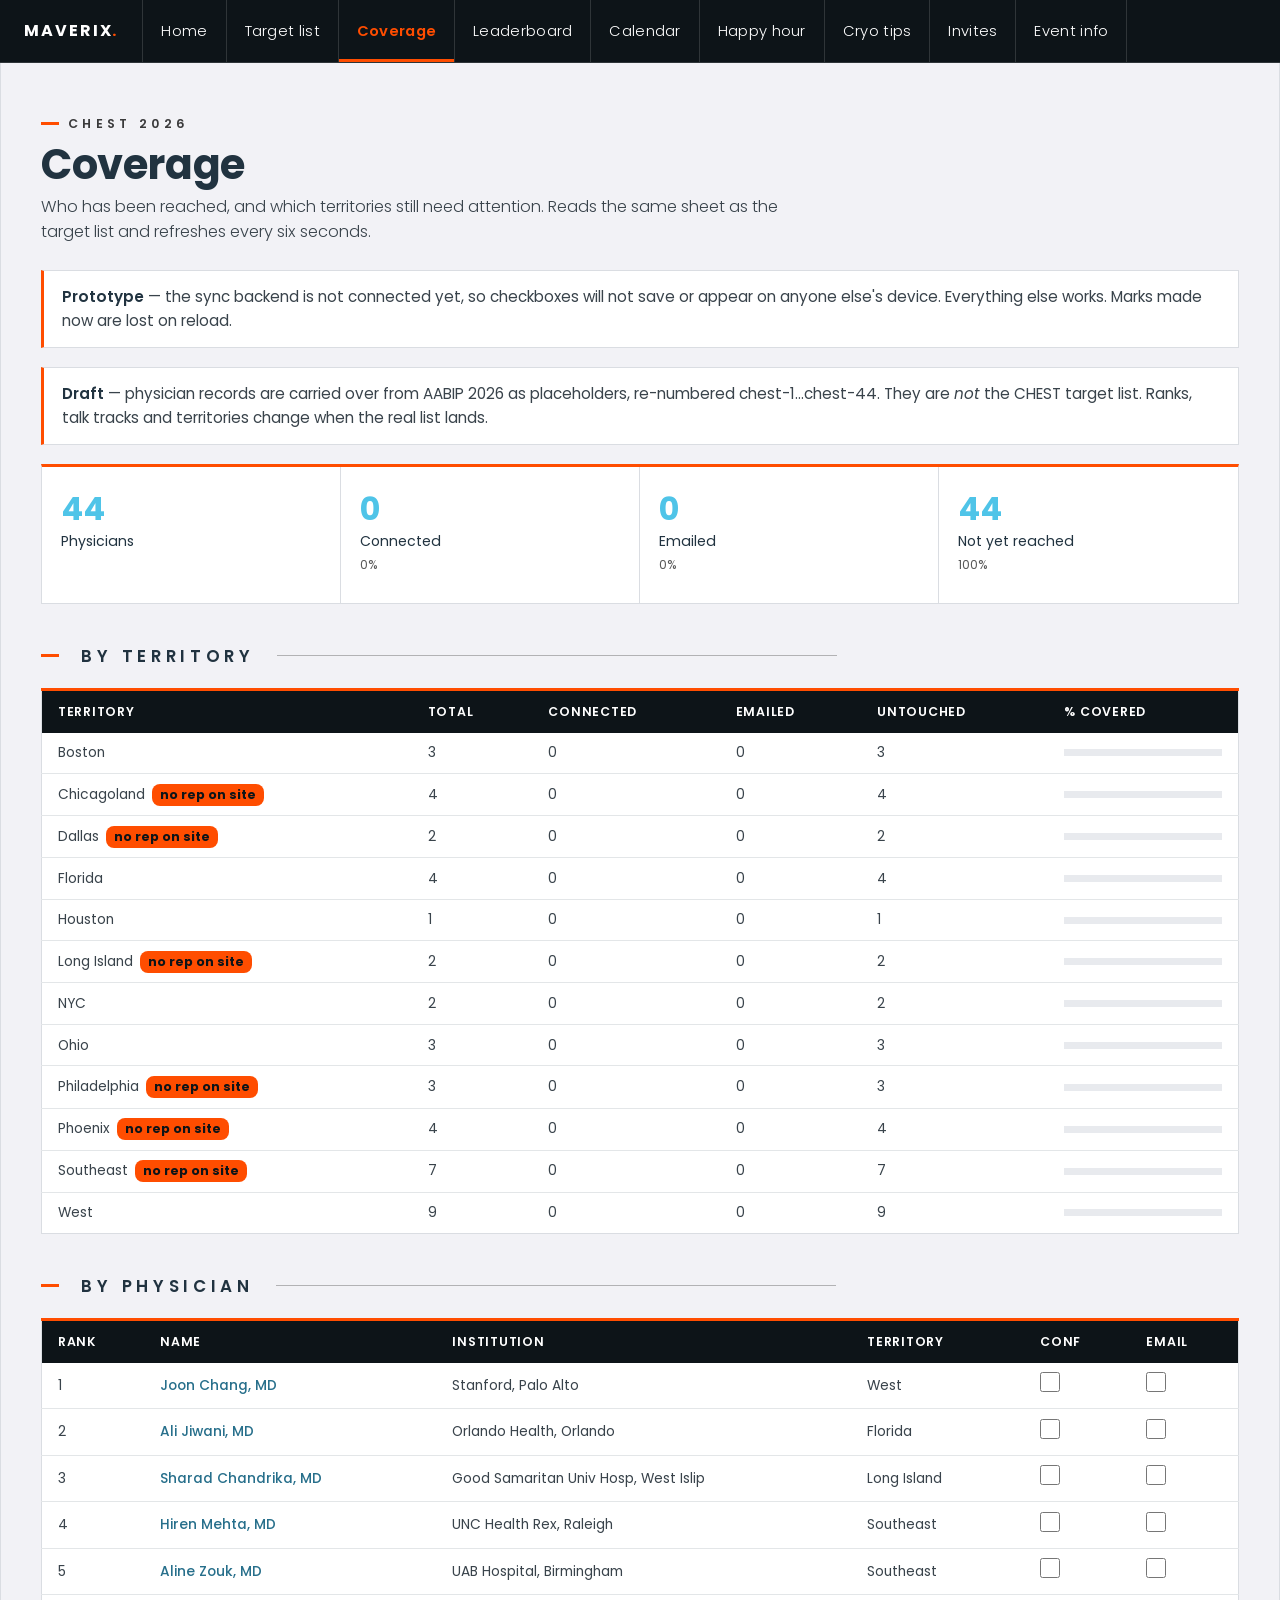
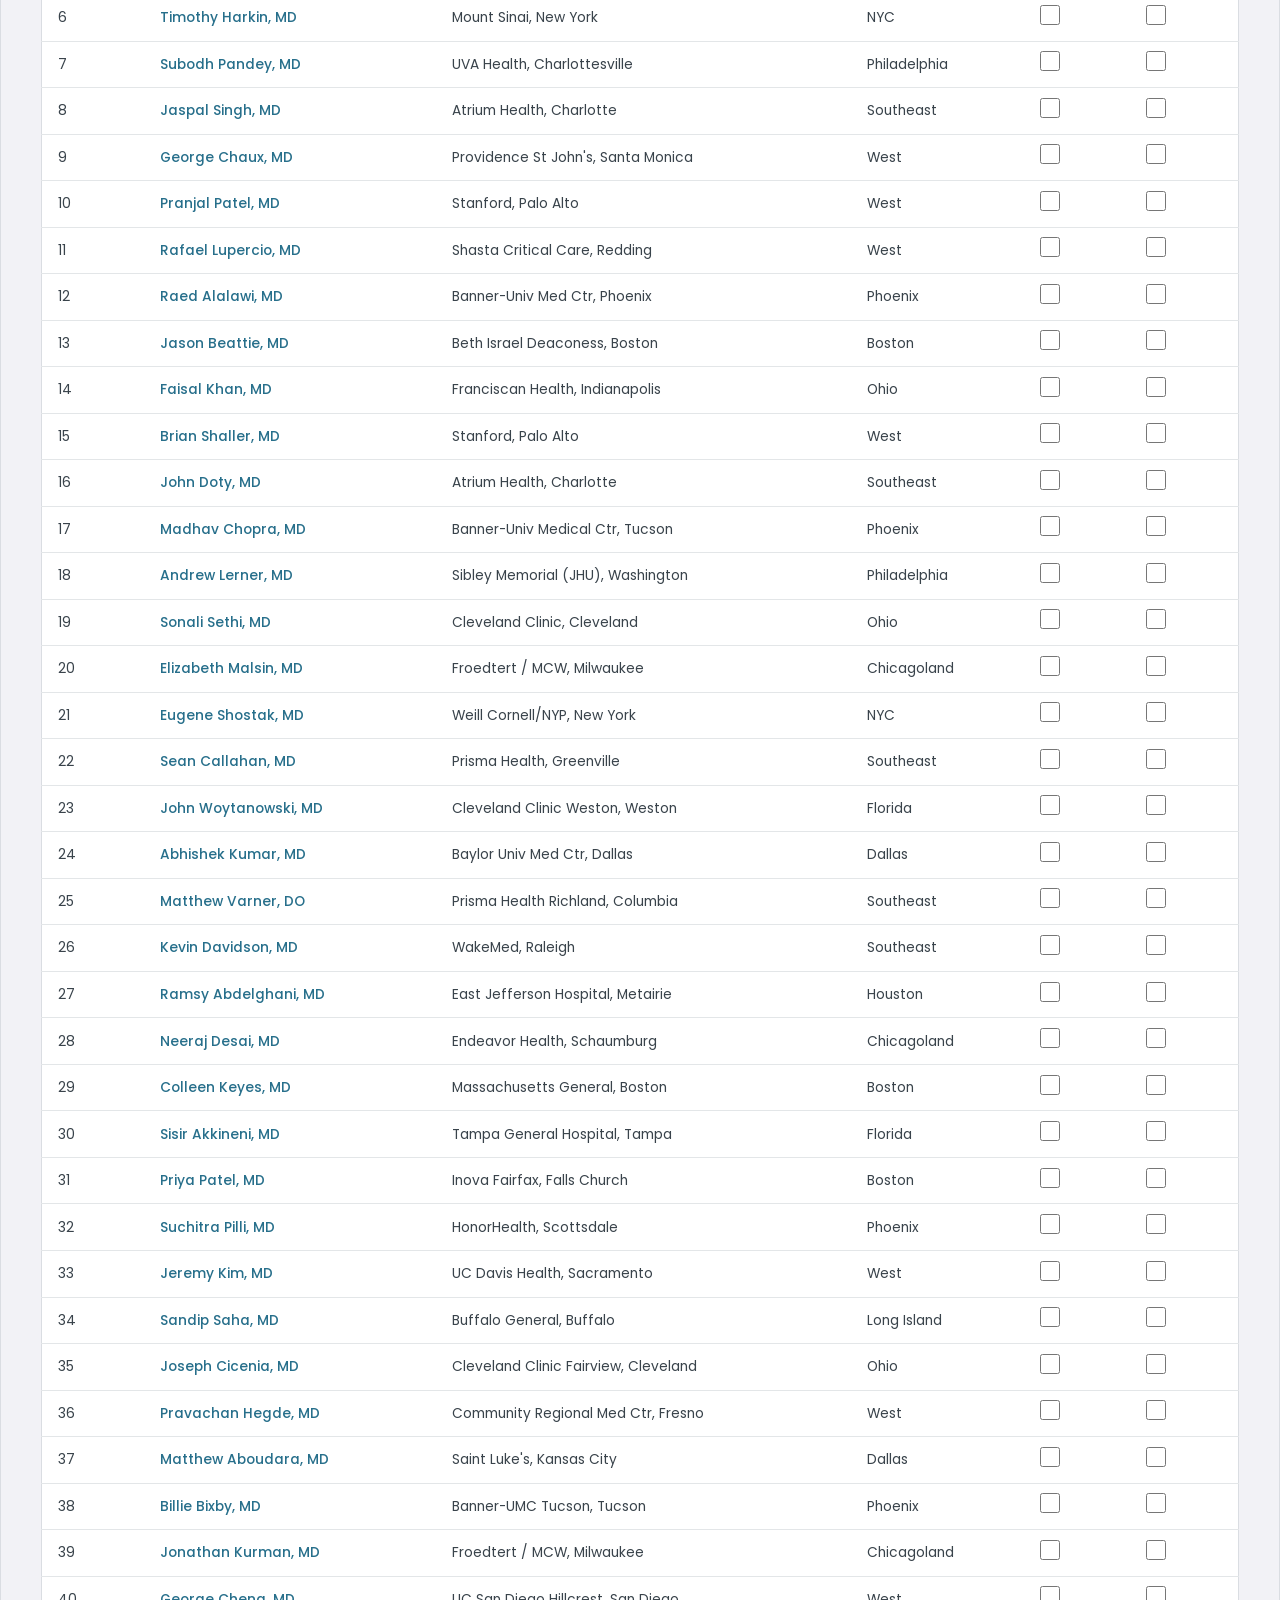
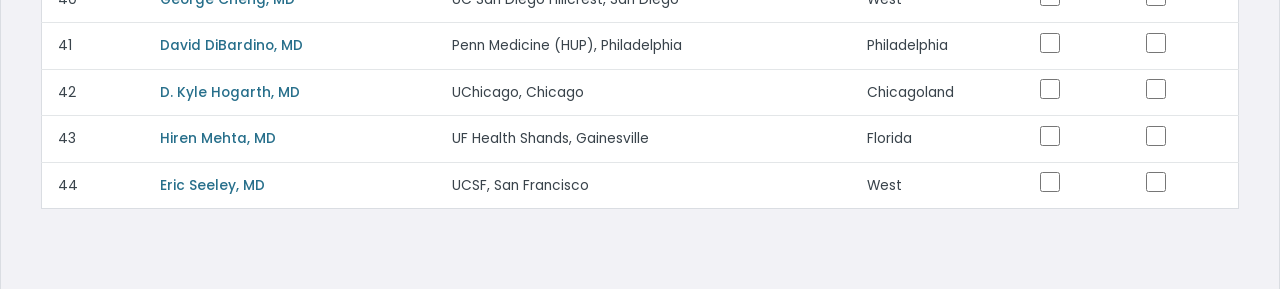
==== chest-coverage.html @ 0238fec4 "Add files via upload" ====
<!DOCTYPE html>
<html lang="en"><head><meta charset="utf-8">
<meta name="viewport" content="width=device-width,initial-scale=1">
<meta name="robots" content="noindex,nofollow">
<link rel="manifest" href="manifest.webmanifest">
<meta name="theme-color" content="#1A4A5D">
<meta name="mobile-web-app-capable" content="yes">
<meta name="apple-mobile-web-app-capable" content="yes">
<meta name="apple-mobile-web-app-status-bar-style" content="black-translucent">
<meta name="apple-mobile-web-app-title" content="CHEST Targets">
<link rel="apple-touch-icon" href="apple-touch-icon.png?v=3">
<link rel="icon" type="image/png" href="favicon.png?v=3" sizes="32x32">
<link rel="stylesheet" href="theme.css">
<link rel="stylesheet" href="pages.css">
<title>CHEST 2026 - Coverage</title></head><body>
<header class="mvx-header"><div class="mvx-headinner"><div class="mvx-brand">maverix<span>.</span></div><nav class="nav"><a href="index.html">Home</a><a href="chest.html">Target list</a><a href="chest-coverage.html" aria-current="page">Coverage</a><a href="chest-leaders.html">Leaderboard</a><a href="chest-staffing.html">Calendar</a><a href="chest-happyhour.html">Happy hour</a><a href="chest-tips.html">Cryo tips</a><a href="chest-invites.html">Invites</a><a href="chest-info.html">Event info</a></nav></div></header><main class="mvx-container wide"><span class="mvx-eyebrow">CHEST 2026</span>
<h1>Coverage</h1>
<div class="sub">Who has been reached, and which territories still need attention. Reads the same sheet as the target list and refreshes every six seconds.</div>
<div class="mvx-notice"><strong>Prototype</strong> &mdash; the sync backend is not connected yet, so checkboxes will not save or appear on anyone else's device. Everything else works. Marks made now are lost on reload.</div><div class="mvx-notice"><strong>Draft</strong> &mdash; physician records are carried over from AABIP 2026 as placeholders, re-numbered chest-1&hellip;chest-44. They are <em>not</em> the CHEST target list. Ranks, talk tracks and territories change when the real list lands.</div>
<div class="mvx-statgrid">
  <div class="mvx-statcell"><div class="n" id="s-tot">0</div><div class="l">Physicians</div></div>
  <div class="mvx-statcell"><div class="n" id="s-con">0</div><div class="l">Connected</div><div class="p" id="p-con">0%</div></div>
  <div class="mvx-statcell"><div class="n" id="s-ema">0</div><div class="l">Emailed</div><div class="p" id="p-ema">0%</div></div>
  <div class="mvx-statcell"><div class="n" id="s-unt">0</div><div class="l">Not yet reached</div><div class="p" id="p-unt">0%</div></div>
</div>
<div class="mvx-seclabel">By territory</div>
<table class="covtable"><thead><tr><th>Territory</th><th>Total</th><th>Connected</th><th>Emailed</th><th>Untouched</th><th>% covered</th></tr></thead><tbody id="tbody"><tr data-ter="Boston"><td data-l="Territory">Boston</td><td data-l="Total">3</td><td data-l="Connected" class="c">0</td><td data-l="Emailed" class="e">0</td><td data-l="Untouched" class="u">3</td><td data-l="Covered"><div class="bar"><i style="width:0%"></i></div></td></tr><tr data-ter="Chicagoland"><td data-l="Territory">Chicagoland<span class="norep">no rep on site</span></td><td data-l="Total">4</td><td data-l="Connected" class="c">0</td><td data-l="Emailed" class="e">0</td><td data-l="Untouched" class="u">4</td><td data-l="Covered"><div class="bar"><i style="width:0%"></i></div></td></tr><tr data-ter="Dallas"><td data-l="Territory">Dallas<span class="norep">no rep on site</span></td><td data-l="Total">2</td><td data-l="Connected" class="c">0</td><td data-l="Emailed" class="e">0</td><td data-l="Untouched" class="u">2</td><td data-l="Covered"><div class="bar"><i style="width:0%"></i></div></td></tr><tr data-ter="Florida"><td data-l="Territory">Florida</td><td data-l="Total">4</td><td data-l="Connected" class="c">0</td><td data-l="Emailed" class="e">0</td><td data-l="Untouched" class="u">4</td><td data-l="Covered"><div class="bar"><i style="width:0%"></i></div></td></tr><tr data-ter="Houston"><td data-l="Territory">Houston</td><td data-l="Total">1</td><td data-l="Connected" class="c">0</td><td data-l="Emailed" class="e">0</td><td data-l="Untouched" class="u">1</td><td data-l="Covered"><div class="bar"><i style="width:0%"></i></div></td></tr><tr data-ter="Long Island"><td data-l="Territory">Long Island<span class="norep">no rep on site</span></td><td data-l="Total">2</td><td data-l="Connected" class="c">0</td><td data-l="Emailed" class="e">0</td><td data-l="Untouched" class="u">2</td><td data-l="Covered"><div class="bar"><i style="width:0%"></i></div></td></tr><tr data-ter="NYC"><td data-l="Territory">NYC</td><td data-l="Total">2</td><td data-l="Connected" class="c">0</td><td data-l="Emailed" class="e">0</td><td data-l="Untouched" class="u">2</td><td data-l="Covered"><div class="bar"><i style="width:0%"></i></div></td></tr><tr data-ter="Ohio"><td data-l="Territory">Ohio</td><td data-l="Total">3</td><td data-l="Connected" class="c">0</td><td data-l="Emailed" class="e">0</td><td data-l="Untouched" class="u">3</td><td data-l="Covered"><div class="bar"><i style="width:0%"></i></div></td></tr><tr data-ter="Philadelphia"><td data-l="Territory">Philadelphia<span class="norep">no rep on site</span></td><td data-l="Total">3</td><td data-l="Connected" class="c">0</td><td data-l="Emailed" class="e">0</td><td data-l="Untouched" class="u">3</td><td data-l="Covered"><div class="bar"><i style="width:0%"></i></div></td></tr><tr data-ter="Phoenix"><td data-l="Territory">Phoenix<span class="norep">no rep on site</span></td><td data-l="Total">4</td><td data-l="Connected" class="c">0</td><td data-l="Emailed" class="e">0</td><td data-l="Untouched" class="u">4</td><td data-l="Covered"><div class="bar"><i style="width:0%"></i></div></td></tr><tr data-ter="Southeast"><td data-l="Territory">Southeast<span class="norep">no rep on site</span></td><td data-l="Total">7</td><td data-l="Connected" class="c">0</td><td data-l="Emailed" class="e">0</td><td data-l="Untouched" class="u">7</td><td data-l="Covered"><div class="bar"><i style="width:0%"></i></div></td></tr><tr data-ter="West"><td data-l="Territory">West</td><td data-l="Total">9</td><td data-l="Connected" class="c">0</td><td data-l="Emailed" class="e">0</td><td data-l="Untouched" class="u">9</td><td data-l="Covered"><div class="bar"><i style="width:0%"></i></div></td></tr></tbody></table>
<div class="mvx-seclabel">By physician</div>
<table class="covtable"><thead><tr><th>Rank</th><th>Name</th><th>Institution</th><th>Territory</th><th>Conf</th><th>Email</th></tr></thead><tbody id="pbody"><tr data-id="chest-1" data-ter="West"><td data-l="Rank">1</td><td data-l="Name" class="nm"><a href="chest.html#chest-1">Joon Chang, MD</a></td><td data-l="Institution">Stanford, Palo Alto</td><td data-l="Territory">West</td><td data-l="Conf"><input type="checkbox" class="conf-cb"></td><td data-l="Emailed"><input type="checkbox" class="email-cb"></td></tr><tr data-id="chest-2" data-ter="Florida"><td data-l="Rank">2</td><td data-l="Name" class="nm"><a href="chest.html#chest-2">Ali Jiwani, MD</a></td><td data-l="Institution">Orlando Health, Orlando</td><td data-l="Territory">Florida</td><td data-l="Conf"><input type="checkbox" class="conf-cb"></td><td data-l="Emailed"><input type="checkbox" class="email-cb"></td></tr><tr data-id="chest-3" data-ter="Long Island"><td data-l="Rank">3</td><td data-l="Name" class="nm"><a href="chest.html#chest-3">Sharad Chandrika, MD</a></td><td data-l="Institution">Good Samaritan Univ Hosp, West Islip</td><td data-l="Territory">Long Island</td><td data-l="Conf"><input type="checkbox" class="conf-cb"></td><td data-l="Emailed"><input type="checkbox" class="email-cb"></td></tr><tr data-id="chest-4" data-ter="Southeast"><td data-l="Rank">4</td><td data-l="Name" class="nm"><a href="chest.html#chest-4">Hiren Mehta, MD</a></td><td data-l="Institution">UNC Health Rex, Raleigh</td><td data-l="Territory">Southeast</td><td data-l="Conf"><input type="checkbox" class="conf-cb"></td><td data-l="Emailed"><input type="checkbox" class="email-cb"></td></tr><tr data-id="chest-5" data-ter="Southeast"><td data-l="Rank">5</td><td data-l="Name" class="nm"><a href="chest.html#chest-5">Aline Zouk, MD</a></td><td data-l="Institution">UAB Hospital, Birmingham</td><td data-l="Territory">Southeast</td><td data-l="Conf"><input type="checkbox" class="conf-cb"></td><td data-l="Emailed"><input type="checkbox" class="email-cb"></td></tr><tr data-id="chest-6" data-ter="NYC"><td data-l="Rank">6</td><td data-l="Name" class="nm"><a href="chest.html#chest-6">Timothy Harkin, MD</a></td><td data-l="Institution">Mount Sinai, New York</td><td data-l="Territory">NYC</td><td data-l="Conf"><input type="checkbox" class="conf-cb"></td><td data-l="Emailed"><input type="checkbox" class="email-cb"></td></tr><tr data-id="chest-7" data-ter="Philadelphia"><td data-l="Rank">7</td><td data-l="Name" class="nm"><a href="chest.html#chest-7">Subodh Pandey, MD</a></td><td data-l="Institution">UVA Health, Charlottesville</td><td data-l="Territory">Philadelphia</td><td data-l="Conf"><input type="checkbox" class="conf-cb"></td><td data-l="Emailed"><input type="checkbox" class="email-cb"></td></tr><tr data-id="chest-8" data-ter="Southeast"><td data-l="Rank">8</td><td data-l="Name" class="nm"><a href="chest.html#chest-8">Jaspal Singh, MD</a></td><td data-l="Institution">Atrium Health, Charlotte</td><td data-l="Territory">Southeast</td><td data-l="Conf"><input type="checkbox" class="conf-cb"></td><td data-l="Emailed"><input type="checkbox" class="email-cb"></td></tr><tr data-id="chest-9" data-ter="West"><td data-l="Rank">9</td><td data-l="Name" class="nm"><a href="chest.html#chest-9">George Chaux, MD</a></td><td data-l="Institution">Providence St John&#x27;s, Santa Monica</td><td data-l="Territory">West</td><td data-l="Conf"><input type="checkbox" class="conf-cb"></td><td data-l="Emailed"><input type="checkbox" class="email-cb"></td></tr><tr data-id="chest-10" data-ter="West"><td data-l="Rank">10</td><td data-l="Name" class="nm"><a href="chest.html#chest-10">Pranjal Patel, MD</a></td><td data-l="Institution">Stanford, Palo Alto</td><td data-l="Territory">West</td><td data-l="Conf"><input type="checkbox" class="conf-cb"></td><td data-l="Emailed"><input type="checkbox" class="email-cb"></td></tr><tr data-id="chest-11" data-ter="West"><td data-l="Rank">11</td><td data-l="Name" class="nm"><a href="chest.html#chest-11">Rafael Lupercio, MD</a></td><td data-l="Institution">Shasta Critical Care, Redding</td><td data-l="Territory">West</td><td data-l="Conf"><input type="checkbox" class="conf-cb"></td><td data-l="Emailed"><input type="checkbox" class="email-cb"></td></tr><tr data-id="chest-12" data-ter="Phoenix"><td data-l="Rank">12</td><td data-l="Name" class="nm"><a href="chest.html#chest-12">Raed Alalawi, MD</a></td><td data-l="Institution">Banner-Univ Med Ctr, Phoenix</td><td data-l="Territory">Phoenix</td><td data-l="Conf"><input type="checkbox" class="conf-cb"></td><td data-l="Emailed"><input type="checkbox" class="email-cb"></td></tr><tr data-id="chest-13" data-ter="Boston"><td data-l="Rank">13</td><td data-l="Name" class="nm"><a href="chest.html#chest-13">Jason Beattie, MD</a></td><td data-l="Institution">Beth Israel Deaconess, Boston</td><td data-l="Territory">Boston</td><td data-l="Conf"><input type="checkbox" class="conf-cb"></td><td data-l="Emailed"><input type="checkbox" class="email-cb"></td></tr><tr data-id="chest-14" data-ter="Ohio"><td data-l="Rank">14</td><td data-l="Name" class="nm"><a href="chest.html#chest-14">Faisal Khan, MD</a></td><td data-l="Institution">Franciscan Health, Indianapolis</td><td data-l="Territory">Ohio</td><td data-l="Conf"><input type="checkbox" class="conf-cb"></td><td data-l="Emailed"><input type="checkbox" class="email-cb"></td></tr><tr data-id="chest-15" data-ter="West"><td data-l="Rank">15</td><td data-l="Name" class="nm"><a href="chest.html#chest-15">Brian Shaller, MD</a></td><td data-l="Institution">Stanford, Palo Alto</td><td data-l="Territory">West</td><td data-l="Conf"><input type="checkbox" class="conf-cb"></td><td data-l="Emailed"><input type="checkbox" class="email-cb"></td></tr><tr data-id="chest-16" data-ter="Southeast"><td data-l="Rank">16</td><td data-l="Name" class="nm"><a href="chest.html#chest-16">John Doty, MD</a></td><td data-l="Institution">Atrium Health, Charlotte</td><td data-l="Territory">Southeast</td><td data-l="Conf"><input type="checkbox" class="conf-cb"></td><td data-l="Emailed"><input type="checkbox" class="email-cb"></td></tr><tr data-id="chest-17" data-ter="Phoenix"><td data-l="Rank">17</td><td data-l="Name" class="nm"><a href="chest.html#chest-17">Madhav Chopra, MD</a></td><td data-l="Institution">Banner-Univ Medical Ctr, Tucson</td><td data-l="Territory">Phoenix</td><td data-l="Conf"><input type="checkbox" class="conf-cb"></td><td data-l="Emailed"><input type="checkbox" class="email-cb"></td></tr><tr data-id="chest-18" data-ter="Philadelphia"><td data-l="Rank">18</td><td data-l="Name" class="nm"><a href="chest.html#chest-18">Andrew Lerner, MD</a></td><td data-l="Institution">Sibley Memorial (JHU), Washington</td><td data-l="Territory">Philadelphia</td><td data-l="Conf"><input type="checkbox" class="conf-cb"></td><td data-l="Emailed"><input type="checkbox" class="email-cb"></td></tr><tr data-id="chest-19" data-ter="Ohio"><td data-l="Rank">19</td><td data-l="Name" class="nm"><a href="chest.html#chest-19">Sonali Sethi, MD</a></td><td data-l="Institution">Cleveland Clinic, Cleveland</td><td data-l="Territory">Ohio</td><td data-l="Conf"><input type="checkbox" class="conf-cb"></td><td data-l="Emailed"><input type="checkbox" class="email-cb"></td></tr><tr data-id="chest-20" data-ter="Chicagoland"><td data-l="Rank">20</td><td data-l="Name" class="nm"><a href="chest.html#chest-20">Elizabeth Malsin, MD</a></td><td data-l="Institution">Froedtert / MCW, Milwaukee</td><td data-l="Territory">Chicagoland</td><td data-l="Conf"><input type="checkbox" class="conf-cb"></td><td data-l="Emailed"><input type="checkbox" class="email-cb"></td></tr><tr data-id="chest-21" data-ter="NYC"><td data-l="Rank">21</td><td data-l="Name" class="nm"><a href="chest.html#chest-21">Eugene Shostak, MD</a></td><td data-l="Institution">Weill Cornell/NYP, New York</td><td data-l="Territory">NYC</td><td data-l="Conf"><input type="checkbox" class="conf-cb"></td><td data-l="Emailed"><input type="checkbox" class="email-cb"></td></tr><tr data-id="chest-22" data-ter="Southeast"><td data-l="Rank">22</td><td data-l="Name" class="nm"><a href="chest.html#chest-22">Sean Callahan, MD</a></td><td data-l="Institution">Prisma Health, Greenville</td><td data-l="Territory">Southeast</td><td data-l="Conf"><input type="checkbox" class="conf-cb"></td><td data-l="Emailed"><input type="checkbox" class="email-cb"></td></tr><tr data-id="chest-23" data-ter="Florida"><td data-l="Rank">23</td><td data-l="Name" class="nm"><a href="chest.html#chest-23">John Woytanowski, MD</a></td><td data-l="Institution">Cleveland Clinic Weston, Weston</td><td data-l="Territory">Florida</td><td data-l="Conf"><input type="checkbox" class="conf-cb"></td><td data-l="Emailed"><input type="checkbox" class="email-cb"></td></tr><tr data-id="chest-24" data-ter="Dallas"><td data-l="Rank">24</td><td data-l="Name" class="nm"><a href="chest.html#chest-24">Abhishek Kumar, MD</a></td><td data-l="Institution">Baylor Univ Med Ctr, Dallas</td><td data-l="Territory">Dallas</td><td data-l="Conf"><input type="checkbox" class="conf-cb"></td><td data-l="Emailed"><input type="checkbox" class="email-cb"></td></tr><tr data-id="chest-25" data-ter="Southeast"><td data-l="Rank">25</td><td data-l="Name" class="nm"><a href="chest.html#chest-25">Matthew Varner, DO</a></td><td data-l="Institution">Prisma Health Richland, Columbia</td><td data-l="Territory">Southeast</td><td data-l="Conf"><input type="checkbox" class="conf-cb"></td><td data-l="Emailed"><input type="checkbox" class="email-cb"></td></tr><tr data-id="chest-26" data-ter="Southeast"><td data-l="Rank">26</td><td data-l="Name" class="nm"><a href="chest.html#chest-26">Kevin Davidson, MD</a></td><td data-l="Institution">WakeMed, Raleigh</td><td data-l="Territory">Southeast</td><td data-l="Conf"><input type="checkbox" class="conf-cb"></td><td data-l="Emailed"><input type="checkbox" class="email-cb"></td></tr><tr data-id="chest-27" data-ter="Houston"><td data-l="Rank">27</td><td data-l="Name" class="nm"><a href="chest.html#chest-27">Ramsy Abdelghani, MD</a></td><td data-l="Institution">East Jefferson Hospital, Metairie</td><td data-l="Territory">Houston</td><td data-l="Conf"><input type="checkbox" class="conf-cb"></td><td data-l="Emailed"><input type="checkbox" class="email-cb"></td></tr><tr data-id="chest-28" data-ter="Chicagoland"><td data-l="Rank">28</td><td data-l="Name" class="nm"><a href="chest.html#chest-28">Neeraj Desai, MD</a></td><td data-l="Institution">Endeavor Health, Schaumburg</td><td data-l="Territory">Chicagoland</td><td data-l="Conf"><input type="checkbox" class="conf-cb"></td><td data-l="Emailed"><input type="checkbox" class="email-cb"></td></tr><tr data-id="chest-29" data-ter="Boston"><td data-l="Rank">29</td><td data-l="Name" class="nm"><a href="chest.html#chest-29">Colleen Keyes, MD</a></td><td data-l="Institution">Massachusetts General, Boston</td><td data-l="Territory">Boston</td><td data-l="Conf"><input type="checkbox" class="conf-cb"></td><td data-l="Emailed"><input type="checkbox" class="email-cb"></td></tr><tr data-id="chest-30" data-ter="Florida"><td data-l="Rank">30</td><td data-l="Name" class="nm"><a href="chest.html#chest-30">Sisir Akkineni, MD</a></td><td data-l="Institution">Tampa General Hospital, Tampa</td><td data-l="Territory">Florida</td><td data-l="Conf"><input type="checkbox" class="conf-cb"></td><td data-l="Emailed"><input type="checkbox" class="email-cb"></td></tr><tr data-id="chest-31" data-ter="Boston"><td data-l="Rank">31</td><td data-l="Name" class="nm"><a href="chest.html#chest-31">Priya Patel, MD</a></td><td data-l="Institution">Inova Fairfax, Falls Church</td><td data-l="Territory">Boston</td><td data-l="Conf"><input type="checkbox" class="conf-cb"></td><td data-l="Emailed"><input type="checkbox" class="email-cb"></td></tr><tr data-id="chest-32" data-ter="Phoenix"><td data-l="Rank">32</td><td data-l="Name" class="nm"><a href="chest.html#chest-32">Suchitra Pilli, MD</a></td><td data-l="Institution">HonorHealth, Scottsdale</td><td data-l="Territory">Phoenix</td><td data-l="Conf"><input type="checkbox" class="conf-cb"></td><td data-l="Emailed"><input type="checkbox" class="email-cb"></td></tr><tr data-id="chest-33" data-ter="West"><td data-l="Rank">33</td><td data-l="Name" class="nm"><a href="chest.html#chest-33">Jeremy Kim, MD</a></td><td data-l="Institution">UC Davis Health, Sacramento</td><td data-l="Territory">West</td><td data-l="Conf"><input type="checkbox" class="conf-cb"></td><td data-l="Emailed"><input type="checkbox" class="email-cb"></td></tr><tr data-id="chest-34" data-ter="Long Island"><td data-l="Rank">34</td><td data-l="Name" class="nm"><a href="chest.html#chest-34">Sandip Saha, MD</a></td><td data-l="Institution">Buffalo General, Buffalo</td><td data-l="Territory">Long Island</td><td data-l="Conf"><input type="checkbox" class="conf-cb"></td><td data-l="Emailed"><input type="checkbox" class="email-cb"></td></tr><tr data-id="chest-35" data-ter="Ohio"><td data-l="Rank">35</td><td data-l="Name" class="nm"><a href="chest.html#chest-35">Joseph Cicenia, MD</a></td><td data-l="Institution">Cleveland Clinic Fairview, Cleveland</td><td data-l="Territory">Ohio</td><td data-l="Conf"><input type="checkbox" class="conf-cb"></td><td data-l="Emailed"><input type="checkbox" class="email-cb"></td></tr><tr data-id="chest-36" data-ter="West"><td data-l="Rank">36</td><td data-l="Name" class="nm"><a href="chest.html#chest-36">Pravachan Hegde, MD</a></td><td data-l="Institution">Community Regional Med Ctr, Fresno</td><td data-l="Territory">West</td><td data-l="Conf"><input type="checkbox" class="conf-cb"></td><td data-l="Emailed"><input type="checkbox" class="email-cb"></td></tr><tr data-id="chest-37" data-ter="Dallas"><td data-l="Rank">37</td><td data-l="Name" class="nm"><a href="chest.html#chest-37">Matthew Aboudara, MD</a></td><td data-l="Institution">Saint Luke&#x27;s, Kansas City</td><td data-l="Territory">Dallas</td><td data-l="Conf"><input type="checkbox" class="conf-cb"></td><td data-l="Emailed"><input type="checkbox" class="email-cb"></td></tr><tr data-id="chest-38" data-ter="Phoenix"><td data-l="Rank">38</td><td data-l="Name" class="nm"><a href="chest.html#chest-38">Billie Bixby, MD</a></td><td data-l="Institution">Banner-UMC Tucson, Tucson</td><td data-l="Territory">Phoenix</td><td data-l="Conf"><input type="checkbox" class="conf-cb"></td><td data-l="Emailed"><input type="checkbox" class="email-cb"></td></tr><tr data-id="chest-39" data-ter="Chicagoland"><td data-l="Rank">39</td><td data-l="Name" class="nm"><a href="chest.html#chest-39">Jonathan Kurman, MD</a></td><td data-l="Institution">Froedtert / MCW, Milwaukee</td><td data-l="Territory">Chicagoland</td><td data-l="Conf"><input type="checkbox" class="conf-cb"></td><td data-l="Emailed"><input type="checkbox" class="email-cb"></td></tr><tr data-id="chest-40" data-ter="West"><td data-l="Rank">40</td><td data-l="Name" class="nm"><a href="chest.html#chest-40">George Cheng, MD</a></td><td data-l="Institution">UC San Diego Hillcrest, San Diego</td><td data-l="Territory">West</td><td data-l="Conf"><input type="checkbox" class="conf-cb"></td><td data-l="Emailed"><input type="checkbox" class="email-cb"></td></tr><tr data-id="chest-41" data-ter="Philadelphia"><td data-l="Rank">41</td><td data-l="Name" class="nm"><a href="chest.html#chest-41">David DiBardino, MD</a></td><td data-l="Institution">Penn Medicine (HUP), Philadelphia</td><td data-l="Territory">Philadelphia</td><td data-l="Conf"><input type="checkbox" class="conf-cb"></td><td data-l="Emailed"><input type="checkbox" class="email-cb"></td></tr><tr data-id="chest-42" data-ter="Chicagoland"><td data-l="Rank">42</td><td data-l="Name" class="nm"><a href="chest.html#chest-42">D. Kyle Hogarth, MD</a></td><td data-l="Institution">UChicago, Chicago</td><td data-l="Territory">Chicagoland</td><td data-l="Conf"><input type="checkbox" class="conf-cb"></td><td data-l="Emailed"><input type="checkbox" class="email-cb"></td></tr><tr data-id="chest-43" data-ter="Florida"><td data-l="Rank">43</td><td data-l="Name" class="nm"><a href="chest.html#chest-43">Hiren Mehta, MD</a></td><td data-l="Institution">UF Health Shands, Gainesville</td><td data-l="Territory">Florida</td><td data-l="Conf"><input type="checkbox" class="conf-cb"></td><td data-l="Emailed"><input type="checkbox" class="email-cb"></td></tr><tr data-id="chest-44" data-ter="West"><td data-l="Rank">44</td><td data-l="Name" class="nm"><a href="chest.html#chest-44">Eric Seeley, MD</a></td><td data-l="Institution">UCSF, San Francisco</td><td data-l="Territory">West</td><td data-l="Conf"><input type="checkbox" class="conf-cb"></td><td data-l="Emailed"><input type="checkbox" class="email-cb"></td></tr></tbody></table>
<script>(function(){
var ENDPOINT='PASTE_APPS_SCRIPT_URL_HERE',LS_STATE='chest.state';
function get(k,d){try{var v=JSON.parse(localStorage.getItem(k));return v==null?d:v;}catch(e){return d;}}
var state=get(LS_STATE,{});
var prows=[].slice.call(document.querySelectorAll('tbody#pbody tr'));
function pct(a,b){return b?Math.round(a/b*100):0;}
function render(){
  var tot=prows.length,c=0,e=0,per={};
  prows.forEach(function(r){
    var id=r.dataset.id,t=r.dataset.ter;
    per[t]=per[t]||{n:0,c:0,e:0};per[t].n++;
    var cf=!!state[id+'-conf'],em=!!state[id+'-email'];
    if(cf){c++;per[t].c++;} if(em){e++;per[t].e++;}
    r.querySelector('.conf-cb').checked=cf; r.querySelector('.email-cb').checked=em;});
  document.getElementById('s-tot').textContent=tot;
  document.getElementById('s-con').textContent=c;
  document.getElementById('s-ema').textContent=e;
  document.getElementById('s-unt').textContent=tot-c;
  document.getElementById('p-con').textContent=pct(c,tot)+'%';
  document.getElementById('p-ema').textContent=pct(e,tot)+'%';
  document.getElementById('p-unt').textContent=pct(tot-c,tot)+'%';
  [].slice.call(document.querySelectorAll('tbody#tbody tr')).forEach(function(r){
    var d=per[r.dataset.ter]||{n:0,c:0,e:0};
    r.querySelector('.c').textContent=d.c; r.querySelector('.e').textContent=d.e;
    r.querySelector('.u').textContent=d.n-d.c;
    r.querySelector('.bar>i').style.width=pct(d.c,d.n)+'%';});}
function pull(){
  if(!/^https:/.test(ENDPOINT))return;             // endpoint not wired yet
  fetch(ENDPOINT).then(function(r){return r.json();}).then(function(j){
    if(j&&j.state){state=j.state;try{localStorage.setItem(LS_STATE,JSON.stringify(state));}catch(e){}render();}
  }).catch(function(){});}
render();pull();setInterval(pull,6000);})();</script></main><script>if('serviceWorker' in navigator){window.addEventListener('load',function(){navigator.serviceWorker.register('sw.js').catch(function(){});});}</script>
</body></html>
---- theme.css ----
/* Maverix Medical design system - CHEST 2026 field tool
   Tokens are literal from the design system. Deliberate deviations for a
   conference-floor tool are marked DEVIATION with a reason. */

/* Poppins, self-hosted. The design system allows Google Fonts as an external
   stylesheet host, but this is an offline-first PWA used in an exhibit hall -
   a cross-origin font never arrives on dead wifi, so the files ship with the
   site and the service worker caches them same-origin. */
@font-face{font-family:Poppins;font-weight:300;font-style:normal;font-display:swap;src:url(poppins-latin-300-normal.woff2) format('woff2')}
@font-face{font-family:Poppins;font-weight:300;font-style:italic;font-display:swap;src:url(poppins-latin-300-italic.woff2) format('woff2')}
@font-face{font-family:Poppins;font-weight:400;font-style:normal;font-display:swap;src:url(poppins-latin-400-normal.woff2) format('woff2')}
@font-face{font-family:Poppins;font-weight:400;font-style:italic;font-display:swap;src:url(poppins-latin-400-italic.woff2) format('woff2')}
@font-face{font-family:Poppins;font-weight:500;font-style:normal;font-display:swap;src:url(poppins-latin-500-normal.woff2) format('woff2')}
@font-face{font-family:Poppins;font-weight:600;font-style:normal;font-display:swap;src:url(poppins-latin-600-normal.woff2) format('woff2')}
@font-face{font-family:Poppins;font-weight:700;font-style:normal;font-display:swap;src:url(poppins-latin-700-normal.woff2) format('woff2')}

:root{
  --mvx-deep:#1A4A5D;--mvx-teal:#276F8B;--mvx-blue:#3494BA;--mvx-sky:#79D5E2;--mvx-cloud:#8BBAE4;
  --cat-risk:#213340;--cat-diagnosis:#276F8B;--cat-intervention:#2BA9D4;
  --mvx-stat:#4FC4E8;--mvx-news-blue:#1E9CD0;--mvx-narwhal-dot:#F26A3D;--mvx-narwhal-evidence:#C2632F;
  --mvx-ink:#231F20;--mvx-graphite:#3A3A3B;--mvx-slate:#595959;--mvx-stone:#A4A6A8;
  --mvx-mist:#F2F2F2;--mvx-white:#FFF;--mvx-body:#333;--mvx-body-2:#39434B;--mvx-note:#5B6670;
  /* Highlight. Thoracent orange, used here on a Maverix surface by direction -
     1.2 otherwise reserves it for sub-brand. Contrast measured: 3.33:1 on white,
     5.59:1 on --surface-dark. So it is a FILL, RULE or MARK on light ground and
     may carry text only on dark. Small orange text on white is never used. */
  --thoracent-orange:#FF4D00;--mvx-highlight:#FF4D00;--mvx-highlight-deep:#C2632F;
  --success:#2E8F6B;--warning:#C68A1B;--danger:#C0352B;
  --page-bg:#F2F2F6;--surface-card:#FFF;--surface-panel:#FFF;--surface-dark:#0D1418;
  --surface-tab:#E8EAEE;--surface-tile:#16212A;--surface-soft:#E8F2F7;--header-dark:#0D1418;--surface-grid-hover:#F5FAFC;
  --heading:#213340;--text-body:#333;--text-secondary:#39434B;--text-muted:#595959;
  --text-note:#5B6670;--text-invert:#FFF;--text-invert-soft:#D6DDE1;
  --link:#276F8B;--link-hover:#1A4A5D;--accent:#3494BA;--accent-hover:#276F8B;--accent-press:#1A4A5D;--focus-ring:#79D5E2;
  --border:#E3E6E8;--border-strong:#C8CDD0;--frame-line:#DADDE2;--border-on-dark:rgba(255,255,255,.14);
  --font-display:"Clash Display","Clashdisplay","Poppins",sans-serif;
  --font-sans:"Poppins",ui-sans-serif,system-ui,-apple-system,"Segoe UI",Roboto,sans-serif;
  --fw-light:300;--fw-regular:400;--fw-medium:500;--fw-semibold:600;--fw-bold:700;
  /* DEVIATION: root 15px not 14px, body weight 400 not 300. Reps read this at
     arm's length on a phone in a lit exhibit hall; 14px/300 measured too light. */
  --body-size:15px;--body-weight:400;--body-line:1.55;
  --text-xs:.78rem;--text-sm:.86rem;--text-base:.95rem;--text-md:1.02rem;--text-lg:1.1rem;
  --text-xl:1.25rem;--text-2xl:1.5rem;--text-3xl:1.9rem;
  --display-section:clamp(1.7rem,3.4vw,2.6rem);
  --lh-tight:1.12;--lh-snug:1.3;--lh-body:1.55;--lh-loose:1.65;
  --tracking-caps:.28em;--tracking-caps-wide:.35em;--tracking-caps-tight:.12em;--tracking-display:-.01em;
  --space-1:4px;--space-2:8px;--space-3:12px;--space-4:16px;--space-6:24px;--space-8:32px;--space-12:48px;
  --radius-none:0;--radius-xs:4px;--radius-sm:8px;--radius-md:10px;--radius-tile:16px;
  --radius-photo:18px;--radius-card:22px;--radius-pill:999px;--radius-circle:50%;
  --shadow-tile:0 14px 32px rgba(26,74,93,.16);--shadow-card:0 20px 44px rgba(13,20,24,.28);
  --shadow-dropdown:0 30px 50px rgba(13,20,24,.2);--shadow-circle:0 4px 14px rgba(13,20,24,.25);
  --ease-out:cubic-bezier(.22,.61,.36,1);--dur-fast:.18s;--dur-base:.25s;--dur-slow:.38s;
  --header-h:62px;--container-max:1000px;
  /* DEVIATION: data pages widen the framed column. The 1px hairlines and the
     centred column are kept - that is the structural idea - but 1000px fits
     only two physician cards, and a rep scanning 44 of them needs three. */
  --container-wide:1440px;
  --band-pad-y:3.2rem;--band-pad-x:40px;
  --tap-min:44px;               /* not in the system; required for gloved taps */
}

*{margin:0;padding:0;box-sizing:border-box}
html{scroll-behavior:smooth;-webkit-text-size-adjust:100%}
body{font-family:var(--font-sans);color:var(--text-body);background:var(--page-bg);
  font-size:var(--body-size);font-weight:var(--body-weight);line-height:var(--body-line);
  -webkit-font-smoothing:antialiased}
img{max-width:100%;display:block}
a{color:var(--link);text-decoration:none;transition:color var(--dur-fast) ease}
a:hover{color:var(--link-hover)}
h1,h2,h3,h4{font-family:var(--font-display);font-weight:var(--fw-bold);color:var(--heading);line-height:var(--lh-tight)}
:focus-visible{outline:2px solid var(--accent);outline-offset:3px}

/* ---- header (7.3). Nine destinations do not fit a 62px bar at 3.6rem gaps,
   so the strip scrolls horizontally instead of collapsing to a hamburger -
   on a phone a rep needs one tap to any page, not two. */
.mvx-header{position:sticky;top:0;z-index:60;background:var(--surface-dark);
  border-bottom:1px solid var(--border-on-dark)}
.mvx-headinner{display:flex;align-items:center;min-height:var(--header-h);max-width:var(--container-wide);margin:0 auto}
.mvx-brand{font-family:var(--font-display);font-weight:var(--fw-bold);color:#fff;font-size:1rem;
  letter-spacing:var(--tracking-caps-tight);text-transform:uppercase;padding:0 24px;white-space:nowrap;
  border-right:1px solid var(--border-on-dark);align-self:stretch;display:flex;align-items:center}
.mvx-brand span{color:var(--mvx-highlight)}
.nav{display:flex;gap:0;overflow-x:auto;scrollbar-width:none;flex:1}
.nav::-webkit-scrollbar{display:none}
.nav a{color:#fff;font-size:.92rem;font-weight:var(--fw-light);letter-spacing:.02em;
  padding:0 18px;min-height:var(--header-h);display:flex;align-items:center;white-space:nowrap;
  border-right:1px solid var(--border-on-dark);transition:color var(--dur-fast) ease,background var(--dur-fast) ease}
.nav a:hover{color:var(--mvx-sky);background:rgba(255,255,255,.04)}
.nav a[aria-current]{color:var(--mvx-highlight);font-weight:var(--fw-semibold);box-shadow:inset 0 -3px 0 var(--mvx-highlight)}

/* ---- framed centre column (0) */
.mvx-container{max-width:var(--container-max);margin:0 auto;background:var(--page-bg);
  border-left:1px solid var(--frame-line);border-right:1px solid var(--frame-line);
  padding:var(--band-pad-y) var(--band-pad-x);min-height:calc(100vh - var(--header-h))}
.mvx-container.wide{max-width:var(--container-wide)}

/* ---- type */
h1{font-size:var(--display-section);font-weight:var(--fw-bold);letter-spacing:var(--tracking-display);margin-bottom:.35rem}
.sub{font-size:var(--text-md);color:var(--text-secondary);font-weight:var(--fw-light);line-height:var(--lh-body);margin-bottom:1.6rem;max-width:760px}
.mvx-eyebrow{font-family:var(--font-display);text-transform:uppercase;letter-spacing:var(--tracking-caps-wide);
  font-size:var(--text-xs);font-weight:var(--fw-semibold);color:var(--mvx-graphite);display:flex;
  align-items:center;gap:.55rem;margin-bottom:.5rem}
.mvx-eyebrow:before{content:"";flex:0 0 auto;width:18px;height:3px;background:var(--mvx-highlight)}
.mvx-seclabel{display:flex;align-items:center;gap:1.4rem;font-family:var(--font-display);text-transform:uppercase;
  letter-spacing:var(--tracking-caps);font-size:1.05rem;font-weight:var(--fw-semibold);color:var(--heading);margin:2.4rem 0 1.2rem}
.mvx-seclabel:before{content:"";flex:0 0 auto;width:18px;height:3px;background:var(--mvx-highlight)}
.mvx-seclabel:after{content:"";flex:1;max-width:560px;height:1px;background:var(--mvx-graphite);opacity:.35}
.mvx-rxnote{font-style:italic;color:var(--text-note);font-size:var(--text-sm);line-height:1.6;
  border-top:1px solid var(--frame-line);padding-top:1.2rem;margin-top:2.4rem}

/* ---- notice panel. Square, hairline, 1px neutral left rule - the big-stat
   label pattern. Not a coloured 3px card border, which the system forbids. */
.mvx-notice{background:#fff;border:1px solid var(--frame-line);border-left:3px solid var(--mvx-highlight);
  padding:.9rem 1.1rem;margin:0 0 1.2rem;font-size:var(--text-base);line-height:1.55;color:var(--text-secondary)}
.mvx-notice strong{font-weight:var(--fw-semibold);color:var(--heading)}

/* ---- button (7.1) */
.mvx-btn{display:inline-flex;align-items:center;gap:.6rem;font-family:var(--font-sans);
  font-weight:var(--fw-semibold);font-size:var(--text-base);color:var(--mvx-ink);background:none;
  border:none;cursor:pointer;padding:0;position:relative;transition:color .2s ease}
.mvx-btn:hover{color:var(--mvx-teal)}
.mvx-btn .lbl{position:relative}
.mvx-btn .lbl:after{content:"";position:absolute;left:0;right:0;bottom:-4px;height:1.5px;background:var(--mvx-highlight);
  transform:scaleX(0);transform-origin:left;transition:transform var(--dur-slow) var(--ease-out)}
.mvx-btn:hover .lbl:after{transform:scaleX(1)}
.mvx-circ{flex:0 0 auto;width:30px;height:30px;border-radius:var(--radius-circle);background:var(--mvx-sky);
  display:inline-flex;align-items:center;justify-content:center;transition:transform var(--dur-base) var(--ease-out),background var(--dur-base) ease}
.mvx-btn:hover .mvx-circ{transform:translateX(5px);background:var(--accent)}
.mvx-btn:hover .mvx-circ svg{stroke:#fff}
.mvx-circ svg{stroke:var(--mvx-deep);stroke-width:3;fill:none;stroke-linecap:round;stroke-linejoin:round}
.mvx-readmore{border:1px solid var(--mvx-graphite);padding:.55rem 1.5rem;font-family:var(--font-sans);
  font-style:italic;font-size:var(--text-base);color:var(--mvx-ink);background:transparent;cursor:pointer;
  min-height:var(--tap-min);transition:background .2s ease,color .2s ease}
.mvx-readmore:hover{background:var(--mvx-ink);color:#fff}

/* ---- spec table (7.9). Square, no radius, no zebra. */
.mvx-spec{width:100%;border-collapse:collapse;background:#fff;font-size:.92rem}
.mvx-spec th{background:var(--surface-dark);color:#fff;text-align:left;padding:.7rem 1rem;font-weight:var(--fw-semibold);
  font-size:var(--text-xs);letter-spacing:.06em;text-transform:uppercase}
.mvx-spec td{padding:.65rem 1rem;border-bottom:1px solid var(--border);color:var(--text-secondary);vertical-align:top}
.mvx-spec tr:last-child td{border-bottom:none}
.mvx-spec tbody tr:hover{background:var(--surface-grid-hover)}

/* ---- stat grid (7.10) */
.mvx-statgrid{display:grid;grid-template-columns:repeat(4,1fr);background:#fff;border:1px solid var(--frame-line);margin-bottom:1.6rem}
.mvx-statcell{padding:1.5rem 1.2rem 1.8rem;border-right:1px solid var(--frame-line);transition:background var(--dur-base) ease}
.mvx-statcell:last-child{border-right:none}
.mvx-statcell:hover{background:var(--surface-grid-hover)}
.mvx-statcell .n{font-family:var(--font-display);font-weight:var(--fw-bold);font-size:2rem;color:var(--mvx-stat);
  line-height:1.1;white-space:nowrap}
.mvx-statcell:hover .n{color:var(--accent)}
.mvx-statcell .l{font-size:.88rem;color:var(--heading);margin-top:.3rem}
.mvx-statcell .p{font-size:var(--text-xs);color:var(--text-muted);margin-top:.15rem}

/* ---- benefit bullet (7.12): 10px sky circle, never an icon */
.mvx-benefits{list-style:none;display:grid;gap:.7rem}
.mvx-benefits li{padding-left:1.7rem;font-size:.96rem;color:var(--text-secondary);position:relative}
.mvx-benefits li:before{content:"";position:absolute;left:0;top:.42em;width:10px;height:10px;
  border-radius:var(--radius-circle);background:var(--mvx-sky)}

@media (max-width:1080px){:root{--band-pad-y:2.6rem;--band-pad-x:24px}}
@media (max-width:560px){:root{--band-pad-y:1.8rem;--band-pad-x:16px}
  .mvx-container{border-left:none;border-right:none}
  .mvx-statgrid{grid-template-columns:repeat(2,1fr)}
  .mvx-statcell:nth-child(2n){border-right:none}}
@media (prefers-reduced-motion:reduce){*,*::before,*::after{transition:none!important;animation:none!important}}
---- pages.css ----
/* Component layer. Class names are unchanged from the recovered AABIP markup so
   the sync, filter and capture JS keeps working untouched - only the skin moves. */

/* ---------- filter bar: tab-bar surface (7.8), square, italic labels */
.filter-bar{display:flex;flex-wrap:wrap;align-items:center;gap:1rem 1.6rem;background:var(--surface-tab);
  border:1px solid var(--frame-line);padding:.85rem 1.1rem;margin-bottom:1.4rem}
.filter-bar label{display:inline-flex;align-items:center;gap:.5rem;font-family:var(--font-display);
  text-transform:uppercase;letter-spacing:var(--tracking-caps);font-size:var(--text-xs);
  font-weight:var(--fw-semibold);color:var(--mvx-slate)}
.filter-bar select{font-family:var(--font-sans);font-size:var(--text-base);font-weight:var(--fw-regular);
  color:var(--mvx-ink);background:#fff;border:1px solid var(--border-strong);border-radius:var(--radius-none);
  padding:.45rem .6rem;min-height:var(--tap-min);text-transform:none;letter-spacing:0}
.filter-bar .cnt{margin-left:auto;font-style:italic;color:var(--text-muted);font-size:var(--text-base)}

/* ---------- physician grid */
.grid{display:grid;grid-template-columns:repeat(auto-fill,minmax(430px,1fr));gap:1.3rem;align-items:start}

/* Card: white, SQUARE - it is a container of text, not a photo (rule 4). */
.card{background:var(--surface-card);border:1px solid var(--frame-line);border-radius:var(--radius-none);
  padding:1.4rem 1.4rem 1.5rem;transition:border-color var(--dur-base) ease,box-shadow var(--dur-base) ease}
.card:hover{border-color:var(--mvx-highlight)}
.card:focus-within{outline:2px solid var(--accent);outline-offset:3px}
.card.connected{background:#F4F9F6;border-color:#BFDCCF}
.card.connected:hover{border-color:#BFDCCF}
.card .row{display:flex;gap:1.1rem}
/* Photo panel is imagery, so it is rounded (rule 4) - but NOT greyscaled.
   DEVIATION from 9: the whole job of this photo is face recognition at a booth. */
.card .photo{flex:0 0 110px;width:110px;height:140px;border-radius:var(--radius-photo);overflow:hidden;
  background:linear-gradient(160deg,#7F8A92,#3A444C)}
.card .photo img{width:100%;height:100%;object-fit:cover}
.card .body{flex:1;min-width:0}
.card .rank{font-family:var(--font-display);text-transform:uppercase;letter-spacing:var(--tracking-caps);
  font-size:var(--text-xs);font-weight:var(--fw-semibold);color:var(--mvx-slate);margin-bottom:.25rem}
.card .name{font-family:var(--font-display);font-weight:var(--fw-bold);font-size:1.28rem;color:var(--heading);
  line-height:var(--lh-snug);display:flex;align-items:center;gap:.45rem}
.card .checkmark{display:none;color:var(--success);font-size:1rem}
.card.connected .checkmark{display:inline}
.card .inst{font-size:var(--text-base);color:var(--text-secondary);font-weight:var(--fw-light);margin-top:.1rem}
.card .badges{display:flex;flex-wrap:wrap;gap:.4rem;margin:.55rem 0 .45rem}
/* Chips use radius-sm (rule 4, "small chips"). radius-pill is reserved. */
.card .vol,.card .tier,.card .cryo{border-radius:var(--radius-sm);padding:.15rem .55rem;font-size:var(--text-xs);
  font-weight:var(--fw-semibold);letter-spacing:.01em;white-space:nowrap}
.card .vol{background:var(--surface-soft);color:var(--mvx-teal)}
.card .tier{background:#fff;border:1px solid var(--border-strong);color:var(--heading)}
.card .tier.t1{border-color:var(--cat-intervention);color:var(--cat-intervention)}
.card .cryo{background:var(--mvx-highlight);color:var(--surface-dark);font-weight:var(--fw-bold)}
.card .meta{font-size:var(--text-xs);color:var(--text-muted);margin-bottom:.3rem}
.card .links{display:flex;flex-wrap:wrap;gap:.9rem;font-size:var(--text-sm);margin-bottom:.3rem}
.card .links a{color:var(--link)}
.card .contact{font-size:var(--text-sm);display:flex;flex-wrap:wrap;align-items:center;gap:.35rem}
.card .territory-tag{background:var(--surface-soft);color:var(--mvx-deep);border-radius:var(--radius-sm);
  padding:.12rem .5rem;font-size:var(--text-xs);font-weight:var(--fw-semibold)}

/* Actions: square, 44px minimum tap target. */
.card .actions{display:flex;flex-wrap:wrap;gap:.5rem;margin-top:.95rem}
.actbox{display:inline-flex;align-items:center;gap:.5rem;min-height:var(--tap-min);padding:.4rem .8rem;
  border:1px solid var(--border-strong);background:#fff;border-radius:var(--radius-none);cursor:pointer;
  font-family:var(--font-sans);font-size:var(--text-sm);font-weight:var(--fw-medium);color:var(--text-secondary);
  transition:border-color var(--dur-fast) ease,color var(--dur-fast) ease,background var(--dur-fast) ease}
.actbox input{width:17px;height:17px;accent-color:var(--accent);margin:0}
.actbox.conf input{accent-color:var(--success)}
.actbox.conf:hover{border-color:var(--success);color:var(--success)}
.actbox.emailed:hover{border-color:var(--accent);color:var(--accent)}
.card.connected .actbox.conf{border-color:var(--success);color:var(--success);background:#F1F8F4}
.card.emailed .actbox.emailed{border-color:var(--accent);color:var(--accent);background:var(--surface-soft)}
.actbox.cap{border-color:var(--mvx-teal);color:var(--mvx-teal);font-style:italic}
.actbox.cap:hover{background:var(--surface-soft)}
.capcount{display:none;margin-left:.3rem;background:var(--mvx-teal);color:#fff;border-radius:var(--radius-sm);
  padding:0 .4rem;font-size:var(--text-xs);font-style:normal}
.capcount.on{display:inline-block}
.card.connected .actbox.cap{display:none}

/* Talk track: 1px neutral left rule - the big-stat label pattern (7.10).
   Not a coloured left border; the system forbids those on cards. */
.card .talk{margin-top:.95rem;padding:.75rem 0 .75rem 1.1rem;border-left:1px solid var(--border-strong);
  font-size:var(--text-base);font-style:italic;font-weight:var(--fw-light);color:var(--text-secondary);line-height:1.6}
.talk-label,.ctx-label{display:block;font-family:var(--font-display);font-style:normal;text-transform:uppercase;
  letter-spacing:var(--tracking-caps);font-size:var(--text-xs);font-weight:var(--fw-semibold);
  color:var(--mvx-slate);margin-bottom:.3rem}
.card .ctx{margin-top:.9rem;padding-top:.8rem;border-top:1px solid var(--border);font-size:var(--text-sm);
  color:var(--text-note);line-height:1.6}

/* ---------- sync pill */
.syncpill{position:fixed;right:14px;bottom:14px;z-index:50;font-size:var(--text-xs);font-weight:var(--fw-semibold);
  padding:.45rem .8rem;border:1px solid var(--frame-line);background:#fff;color:var(--text-muted)}
.syncpill.ok{color:var(--success);border-color:#BFDCCF}
.syncpill.warn{color:var(--warning);border-color:#E6D2A6}

/* ---------- coverage */
.covtable{width:100%;border-collapse:collapse;background:#fff;border:1px solid var(--frame-line);border-top:3px solid var(--mvx-highlight);margin-bottom:1.8rem}
.covtable th{background:var(--surface-dark);color:#fff;text-align:left;padding:.7rem 1rem;
  font-family:var(--font-display);font-size:var(--text-xs);font-weight:var(--fw-semibold);
  text-transform:uppercase;letter-spacing:.06em}
.covtable td{padding:.6rem 1rem;border-bottom:1px solid var(--border);font-size:var(--text-sm);color:var(--text-secondary)}
.covtable tr:last-child td{border-bottom:none}
.covtable tbody tr:hover{background:var(--surface-grid-hover)}
.covtable .nm a{color:var(--link);font-weight:var(--fw-medium)}
.bar{height:7px;background:var(--surface-tab);min-width:90px;overflow:hidden}
.bar>i{display:block;height:100%;background:var(--success);transition:width var(--dur-base) ease}
.norep{display:inline-block;margin-left:.45rem;padding:.08rem .5rem;border-radius:var(--radius-sm);
  font-size:var(--text-xs);font-weight:var(--fw-bold);background:var(--mvx-highlight);color:var(--surface-dark)}
.covtable input[type=checkbox]{width:20px;height:20px;accent-color:var(--accent)}

/* ---------- staffing */
.daycard{background:#fff;border:1px solid var(--frame-line);border-top:3px solid var(--mvx-highlight);padding:1.4rem 1.5rem 1.5rem;margin-bottom:1.1rem}
.daycard h2{font-family:var(--font-display);font-size:1.35rem;font-weight:var(--fw-bold);color:var(--heading);margin-bottom:.2rem}
.daymeta{font-size:var(--text-sm);color:var(--text-muted);margin-bottom:1rem}
.shiftgrid{width:100%;border-collapse:collapse;margin-bottom:.9rem}
.shiftgrid th{background:var(--surface-dark);color:#fff;text-align:left;padding:.55rem .9rem;
  font-family:var(--font-display);font-size:var(--text-xs);font-weight:var(--fw-semibold);
  text-transform:uppercase;letter-spacing:.06em}
.shiftgrid td{padding:.7rem .9rem;border-bottom:1px solid var(--border);font-size:var(--text-sm);
  color:var(--text-secondary);vertical-align:top}
.shiftgrid tr:last-child td{border-bottom:none}
.blk{font-weight:var(--fw-semibold);color:var(--heading);white-space:nowrap}
.who{display:flex;flex-wrap:wrap;gap:.4rem}
.who span{background:var(--surface-soft);color:var(--mvx-deep);border-radius:var(--radius-sm);
  padding:.18rem .6rem;font-size:var(--text-sm);font-weight:var(--fw-semibold)}
.who span.demo{background:var(--cat-intervention);color:#fff}
.crewline{font-size:var(--text-base);color:var(--text-secondary);margin-top:.5rem}
.crewline strong{color:var(--heading);font-weight:var(--fw-semibold)}
.tba{background:var(--mvx-highlight);color:var(--surface-dark);border-radius:var(--radius-sm);
  padding:.08rem .5rem;font-size:var(--text-xs);font-weight:var(--fw-bold)}

/* ---------- landing tiles: product-tile pattern (7.2/3), dark, rounded 16px */
.cards{display:grid;grid-template-columns:repeat(auto-fit,minmax(260px,1fr));gap:1.3rem}
.tilecard{display:block;background:var(--surface-tile);border-radius:var(--radius-tile);padding:1.5rem 1.4rem 1.6rem;
  color:#fff;transition:transform var(--dur-base) var(--ease-out),box-shadow var(--dur-base) ease}
.tilecard:hover{transform:translateY(-3px);box-shadow:var(--shadow-tile);color:#fff}
.tilecard .tag{font-family:var(--font-display);text-transform:uppercase;letter-spacing:var(--tracking-caps);
  font-size:var(--text-xs);font-weight:var(--fw-semibold);color:var(--mvx-highlight);display:block;margin-bottom:.6rem}
.tilecard .title{font-family:var(--font-display);font-size:1.3rem;font-weight:var(--fw-bold);margin-bottom:.4rem}
.tilecard .desc{font-size:var(--text-sm);color:var(--text-invert-soft);font-weight:var(--fw-light);line-height:1.55}

/* ---------- info page sections */
.sec{background:#fff;border:1px solid var(--frame-line);border-top:3px solid var(--mvx-highlight);padding:1.4rem 1.5rem 1.5rem;margin-bottom:1.1rem}
.sec h2{font-family:var(--font-display);font-size:1.25rem;font-weight:var(--fw-bold);color:var(--heading);margin-bottom:.6rem}
.sec p{margin-bottom:.5rem;color:var(--text-secondary)}
.sec .note{font-size:var(--text-sm);color:var(--text-note);font-style:italic;line-height:1.6}
.kv{width:100%;border-collapse:collapse;font-size:var(--text-base);margin:.4rem 0 .7rem}
.kv td{padding:.45rem 0;border-bottom:1px solid var(--border);color:var(--text-secondary)}
.kv tr:last-child td{border-bottom:none}

/* ---------- invites */
.icards{display:grid;grid-template-columns:repeat(auto-fit,minmax(270px,1fr));gap:1.3rem}
.icard{background:#fff;border:1px solid var(--frame-line);border-top:3px solid var(--mvx-highlight);padding:1.4rem}
.icard .tag{font-family:var(--font-display);text-transform:uppercase;letter-spacing:var(--tracking-caps);
  font-size:var(--text-xs);font-weight:var(--fw-semibold);color:var(--mvx-slate);display:block;margin-bottom:.5rem}
.icard .ititle{font-family:var(--font-display);font-size:1.25rem;font-weight:var(--fw-bold);color:var(--heading);margin-bottom:1rem}
.icard .qr{width:100%;max-width:220px;margin:0 auto;border-radius:var(--radius-photo)}
.icard .qrempty{display:flex;align-items:center;justify-content:center;min-height:190px;background:var(--surface-tab);
  color:var(--text-muted);font-size:var(--text-sm);font-style:italic;text-align:center;padding:1.2rem}
.ilink{margin-top:1rem;font-size:var(--text-xs);word-break:break-all;text-align:center}

/* ---------- happy hour */
.emptystate{background:#fff;border:1px solid var(--frame-line);padding:2.4rem;text-align:center;
  color:var(--text-muted);font-style:italic;font-size:var(--text-base)}

@media (max-width:760px){
  .grid{grid-template-columns:1fr}
  .card .photo{flex:0 0 88px;width:88px;height:112px}
  /* Stacked full-width filter rows pushed the first card ~300px down the phone
     screen. Two columns, label above control, keeps the grid above the fold. */
  .filter-bar{display:grid;grid-template-columns:1fr 1fr;gap:.6rem .8rem;padding:.7rem .8rem}
  .filter-bar label{flex-direction:column;align-items:stretch;gap:.25rem}
  .filter-bar select{width:100%}
  .filter-bar .cnt{grid-column:1/-1;margin-left:0;text-align:right}
  .card .actions{gap:.4rem}
  .actbox{flex:1 1 auto;justify-content:center;padding:.4rem .6rem}
  .covtable,.covtable thead,.covtable tbody,.covtable th,.covtable td,.covtable tr{display:block}
  .covtable thead{display:none}
  .covtable tr{border-bottom:1px solid var(--border);padding:.6rem 0}
  .covtable td{border:none;display:flex;justify-content:space-between;gap:1rem;padding:.2rem 1rem}
  .covtable td:before{content:attr(data-l);font-family:var(--font-display);text-transform:uppercase;
    letter-spacing:var(--tracking-caps);font-size:var(--text-xs);color:var(--mvx-slate)}
}

/* Highlight rail on the stat grid, matching the card rails. */
.mvx-statgrid{border-top:3px solid var(--mvx-highlight)}
/* Demo-room chip keeps the intervention blue so it stays distinct from the
   orange highlight, which now signals attention rather than category. */
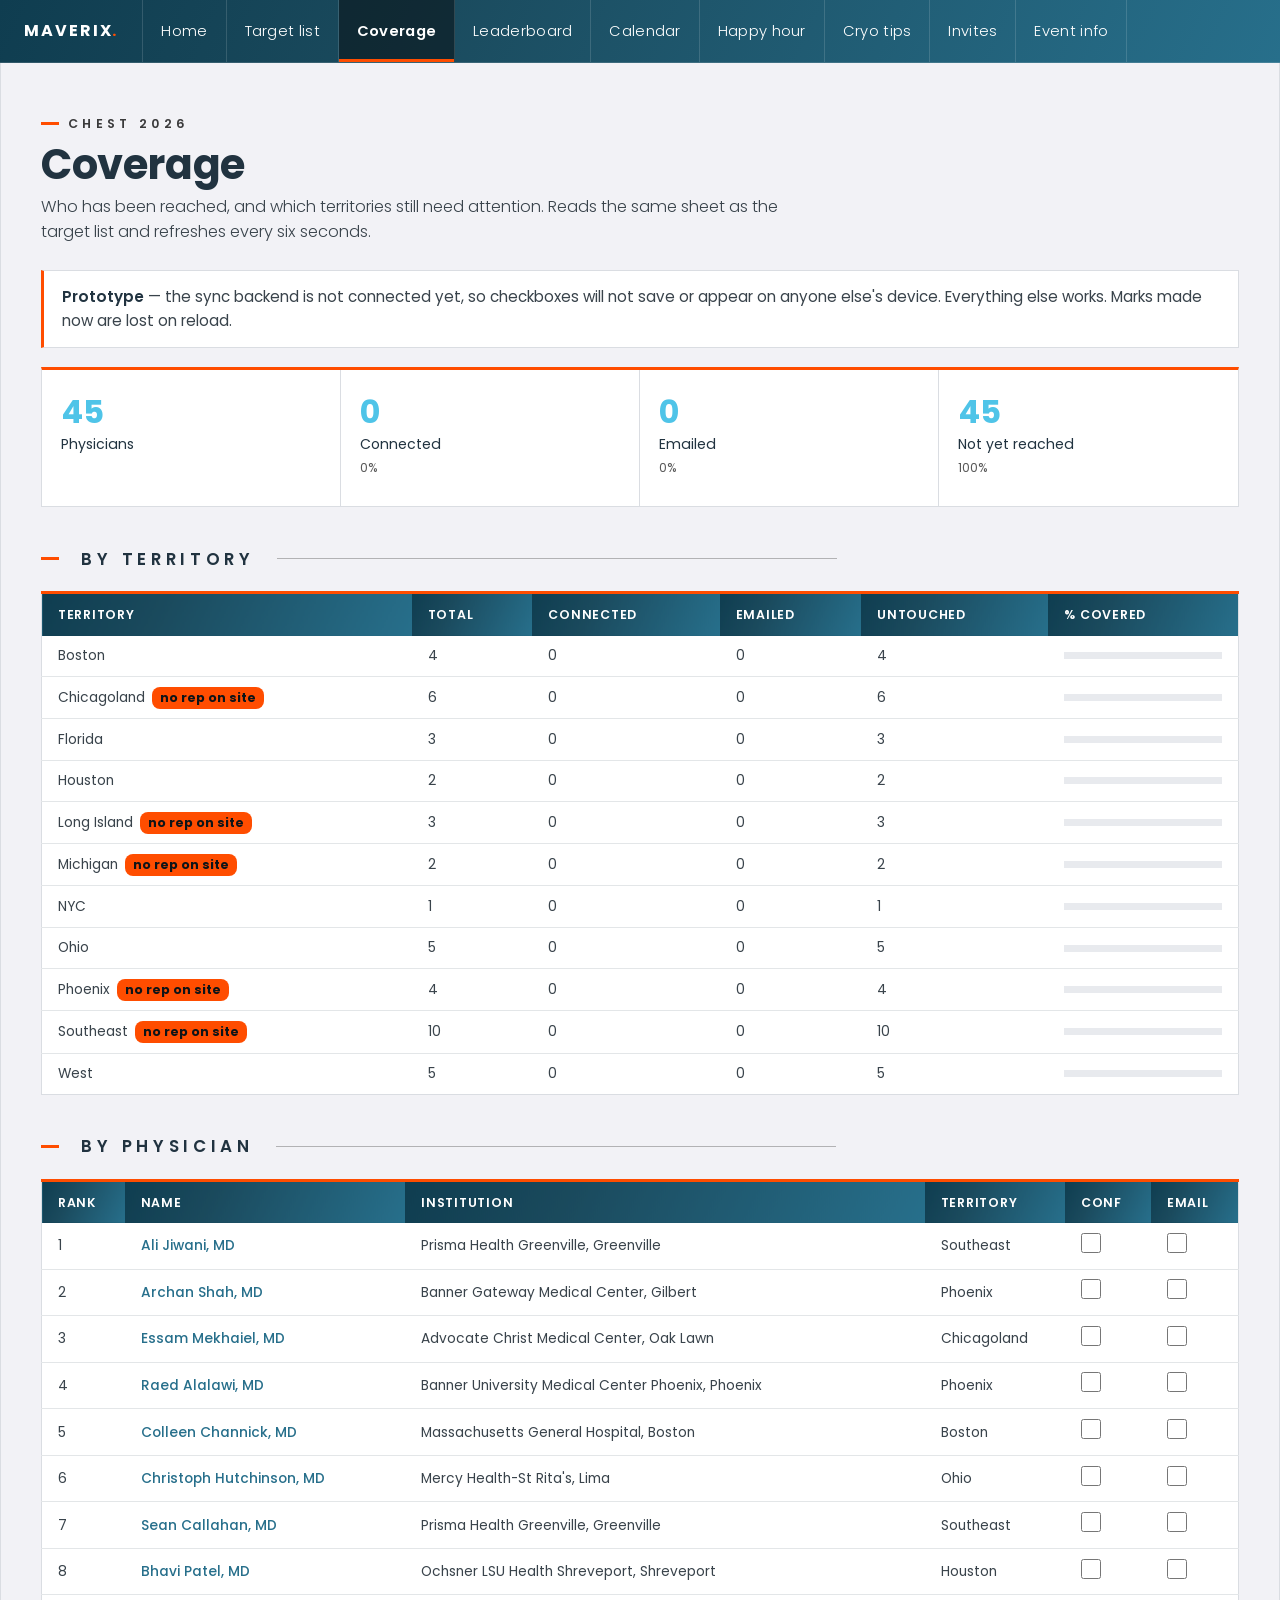
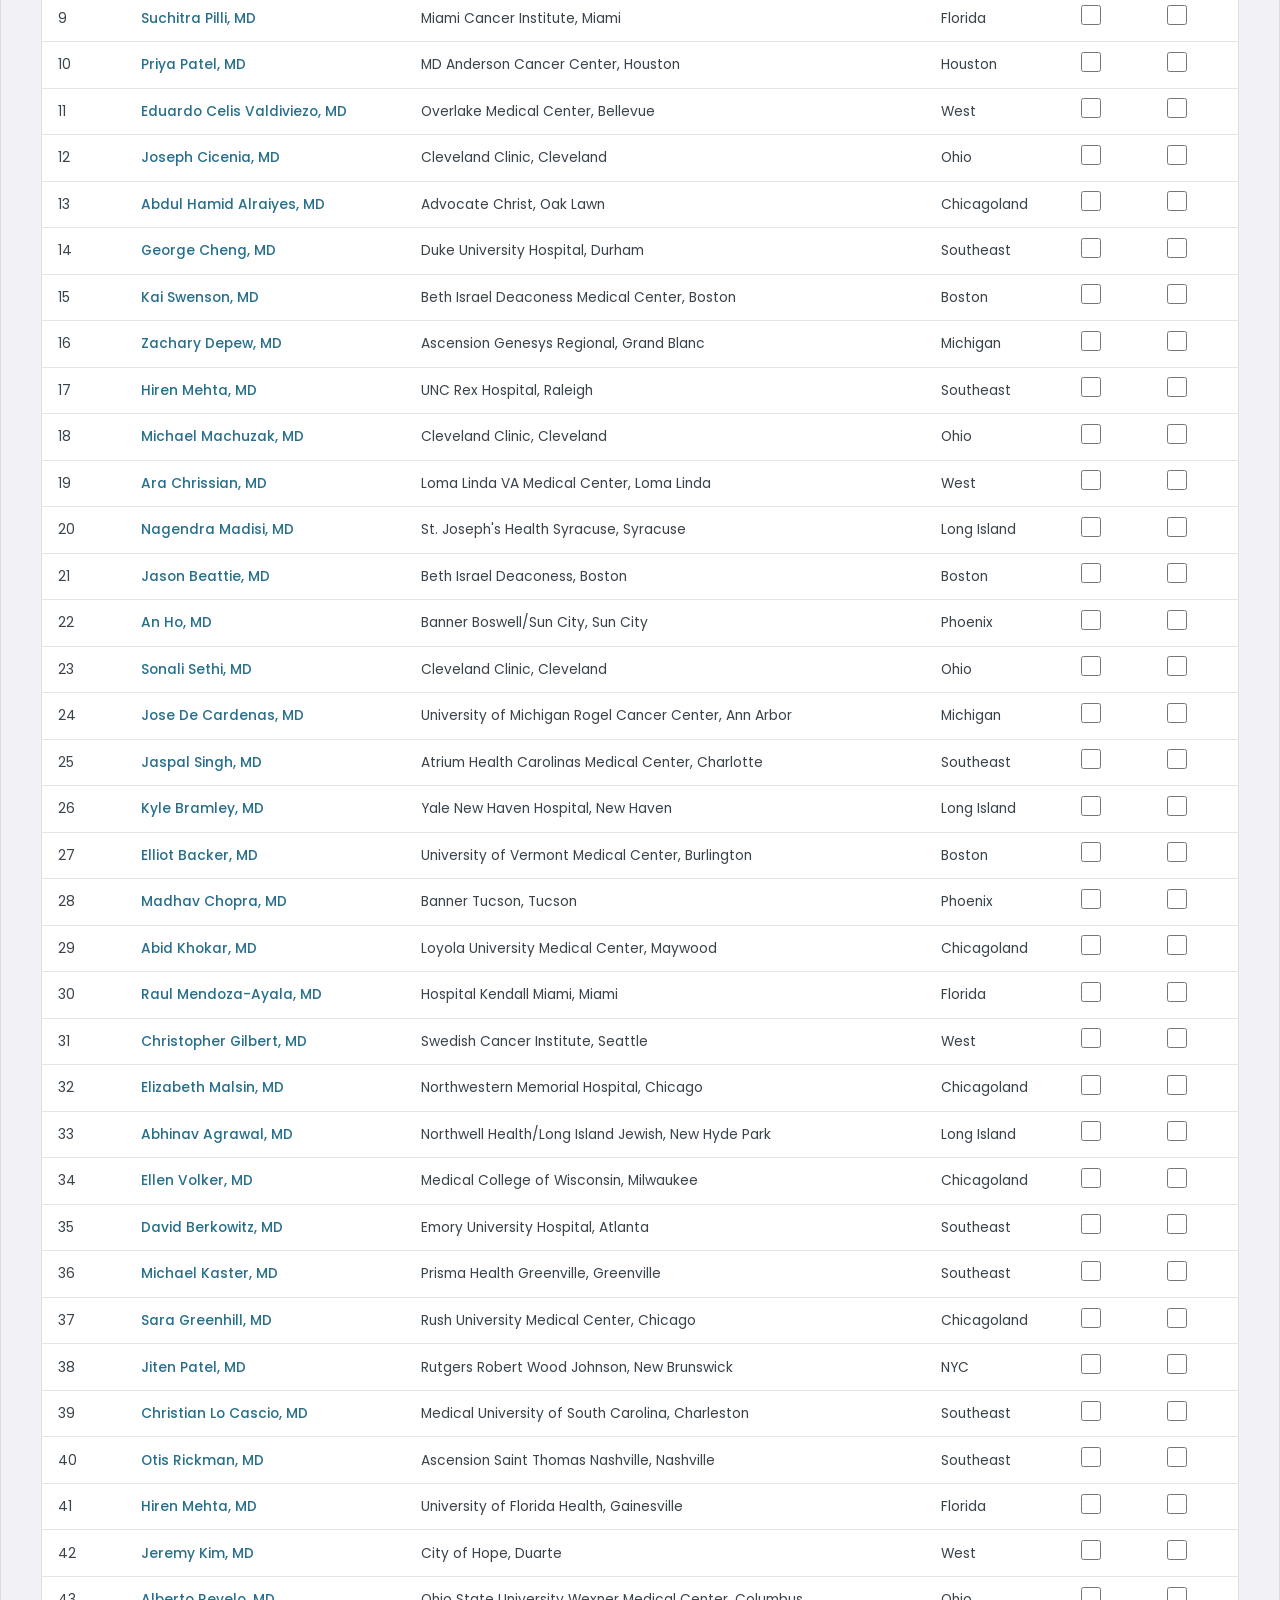
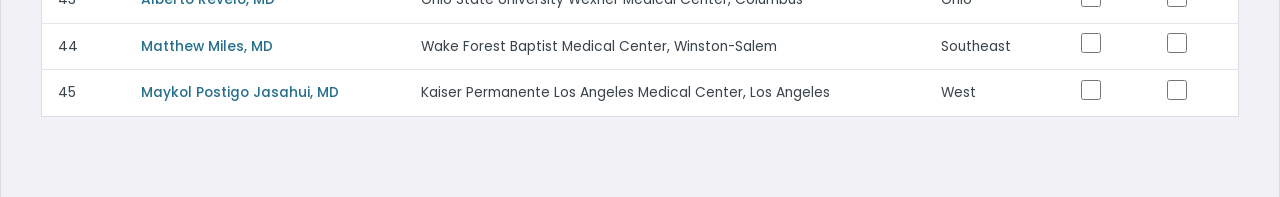
==== commit 35e04a5b: "Update print statement from 'Hello' to 'Goodbye'" ====
--- a/chest-coverage.html
+++ b/chest-coverage.html
@@ -16,7 +16,7 @@
 <header class="mvx-header"><div class="mvx-headinner"><div class="mvx-brand">maverix<span>.</span></div><nav class="nav"><a href="index.html">Home</a><a href="chest.html">Target list</a><a href="chest-coverage.html" aria-current="page">Coverage</a><a href="chest-leaders.html">Leaderboard</a><a href="chest-staffing.html">Calendar</a><a href="chest-happyhour.html">Happy hour</a><a href="chest-tips.html">Cryo tips</a><a href="chest-invites.html">Invites</a><a href="chest-info.html">Event info</a></nav></div></header><main class="mvx-container wide"><span class="mvx-eyebrow">CHEST 2026</span>
 <h1>Coverage</h1>
 <div class="sub">Who has been reached, and which territories still need attention. Reads the same sheet as the target list and refreshes every six seconds.</div>
-<div class="mvx-notice"><strong>Prototype</strong> &mdash; the sync backend is not connected yet, so checkboxes will not save or appear on anyone else's device. Everything else works. Marks made now are lost on reload.</div><div class="mvx-notice"><strong>Draft</strong> &mdash; physician records are carried over from AABIP 2026 as placeholders, re-numbered chest-1&hellip;chest-44. They are <em>not</em> the CHEST target list. Ranks, talk tracks and territories change when the real list lands.</div>
+<div class="mvx-notice"><strong>Prototype</strong> &mdash; the sync backend is not connected yet, so checkboxes will not save or appear on anyone else's device. Everything else works. Marks made now are lost on reload.</div>
 <div class="mvx-statgrid">
   <div class="mvx-statcell"><div class="n" id="s-tot">0</div><div class="l">Physicians</div></div>
   <div class="mvx-statcell"><div class="n" id="s-con">0</div><div class="l">Connected</div><div class="p" id="p-con">0%</div></div>
@@ -24,21 +24,41 @@
   <div class="mvx-statcell"><div class="n" id="s-unt">0</div><div class="l">Not yet reached</div><div class="p" id="p-unt">0%</div></div>
 </div>
 <div class="mvx-seclabel">By territory</div>
-<table class="covtable"><thead><tr><th>Territory</th><th>Total</th><th>Connected</th><th>Emailed</th><th>Untouched</th><th>% covered</th></tr></thead><tbody id="tbody"><tr data-ter="Boston"><td data-l="Territory">Boston</td><td data-l="Total">3</td><td data-l="Connected" class="c">0</td><td data-l="Emailed" class="e">0</td><td data-l="Untouched" class="u">3</td><td data-l="Covered"><div class="bar"><i style="width:0%"></i></div></td></tr><tr data-ter="Chicagoland"><td data-l="Territory">Chicagoland<span class="norep">no rep on site</span></td><td data-l="Total">4</td><td data-l="Connected" class="c">0</td><td data-l="Emailed" class="e">0</td><td data-l="Untouched" class="u">4</td><td data-l="Covered"><div class="bar"><i style="width:0%"></i></div></td></tr><tr data-ter="Dallas"><td data-l="Territory">Dallas<span class="norep">no rep on site</span></td><td data-l="Total">2</td><td data-l="Connected" class="c">0</td><td data-l="Emailed" class="e">0</td><td data-l="Untouched" class="u">2</td><td data-l="Covered"><div class="bar"><i style="width:0%"></i></div></td></tr><tr data-ter="Florida"><td data-l="Territory">Florida</td><td data-l="Total">4</td><td data-l="Connected" class="c">0</td><td data-l="Emailed" class="e">0</td><td data-l="Untouched" class="u">4</td><td data-l="Covered"><div class="bar"><i style="width:0%"></i></div></td></tr><tr data-ter="Houston"><td data-l="Territory">Houston</td><td data-l="Total">1</td><td data-l="Connected" class="c">0</td><td data-l="Emailed" class="e">0</td><td data-l="Untouched" class="u">1</td><td data-l="Covered"><div class="bar"><i style="width:0%"></i></div></td></tr><tr data-ter="Long Island"><td data-l="Territory">Long Island<span class="norep">no rep on site</span></td><td data-l="Total">2</td><td data-l="Connected" class="c">0</td><td data-l="Emailed" class="e">0</td><td data-l="Untouched" class="u">2</td><td data-l="Covered"><div class="bar"><i style="width:0%"></i></div></td></tr><tr data-ter="NYC"><td data-l="Territory">NYC</td><td data-l="Total">2</td><td data-l="Connected" class="c">0</td><td data-l="Emailed" class="e">0</td><td data-l="Untouched" class="u">2</td><td data-l="Covered"><div class="bar"><i style="width:0%"></i></div></td></tr><tr data-ter="Ohio"><td data-l="Territory">Ohio</td><td data-l="Total">3</td><td data-l="Connected" class="c">0</td><td data-l="Emailed" class="e">0</td><td data-l="Untouched" class="u">3</td><td data-l="Covered"><div class="bar"><i style="width:0%"></i></div></td></tr><tr data-ter="Philadelphia"><td data-l="Territory">Philadelphia<span class="norep">no rep on site</span></td><td data-l="Total">3</td><td data-l="Connected" class="c">0</td><td data-l="Emailed" class="e">0</td><td data-l="Untouched" class="u">3</td><td data-l="Covered"><div class="bar"><i style="width:0%"></i></div></td></tr><tr data-ter="Phoenix"><td data-l="Territory">Phoenix<span class="norep">no rep on site</span></td><td data-l="Total">4</td><td data-l="Connected" class="c">0</td><td data-l="Emailed" class="e">0</td><td data-l="Untouched" class="u">4</td><td data-l="Covered"><div class="bar"><i style="width:0%"></i></div></td></tr><tr data-ter="Southeast"><td data-l="Territory">Southeast<span class="norep">no rep on site</span></td><td data-l="Total">7</td><td data-l="Connected" class="c">0</td><td data-l="Emailed" class="e">0</td><td data-l="Untouched" class="u">7</td><td data-l="Covered"><div class="bar"><i style="width:0%"></i></div></td></tr><tr data-ter="West"><td data-l="Territory">West</td><td data-l="Total">9</td><td data-l="Connected" class="c">0</td><td data-l="Emailed" class="e">0</td><td data-l="Untouched" class="u">9</td><td data-l="Covered"><div class="bar"><i style="width:0%"></i></div></td></tr></tbody></table>
+<table class="covtable"><thead><tr><th>Territory</th><th>Total</th><th>Connected</th><th>Emailed</th><th>Untouched</th><th>% covered</th></tr></thead><tbody id="tbody"></tbody></table>
 <div class="mvx-seclabel">By physician</div>
-<table class="covtable"><thead><tr><th>Rank</th><th>Name</th><th>Institution</th><th>Territory</th><th>Conf</th><th>Email</th></tr></thead><tbody id="pbody"><tr data-id="chest-1" data-ter="West"><td data-l="Rank">1</td><td data-l="Name" class="nm"><a href="chest.html#chest-1">Joon Chang, MD</a></td><td data-l="Institution">Stanford, Palo Alto</td><td data-l="Territory">West</td><td data-l="Conf"><input type="checkbox" class="conf-cb"></td><td data-l="Emailed"><input type="checkbox" class="email-cb"></td></tr><tr data-id="chest-2" data-ter="Florida"><td data-l="Rank">2</td><td data-l="Name" class="nm"><a href="chest.html#chest-2">Ali Jiwani, MD</a></td><td data-l="Institution">Orlando Health, Orlando</td><td data-l="Territory">Florida</td><td data-l="Conf"><input type="checkbox" class="conf-cb"></td><td data-l="Emailed"><input type="checkbox" class="email-cb"></td></tr><tr data-id="chest-3" data-ter="Long Island"><td data-l="Rank">3</td><td data-l="Name" class="nm"><a href="chest.html#chest-3">Sharad Chandrika, MD</a></td><td data-l="Institution">Good Samaritan Univ Hosp, West Islip</td><td data-l="Territory">Long Island</td><td data-l="Conf"><input type="checkbox" class="conf-cb"></td><td data-l="Emailed"><input type="checkbox" class="email-cb"></td></tr><tr data-id="chest-4" data-ter="Southeast"><td data-l="Rank">4</td><td data-l="Name" class="nm"><a href="chest.html#chest-4">Hiren Mehta, MD</a></td><td data-l="Institution">UNC Health Rex, Raleigh</td><td data-l="Territory">Southeast</td><td data-l="Conf"><input type="checkbox" class="conf-cb"></td><td data-l="Emailed"><input type="checkbox" class="email-cb"></td></tr><tr data-id="chest-5" data-ter="Southeast"><td data-l="Rank">5</td><td data-l="Name" class="nm"><a href="chest.html#chest-5">Aline Zouk, MD</a></td><td data-l="Institution">UAB Hospital, Birmingham</td><td data-l="Territory">Southeast</td><td data-l="Conf"><input type="checkbox" class="conf-cb"></td><td data-l="Emailed"><input type="checkbox" class="email-cb"></td></tr><tr data-id="chest-6" data-ter="NYC"><td data-l="Rank">6</td><td data-l="Name" class="nm"><a href="chest.html#chest-6">Timothy Harkin, MD</a></td><td data-l="Institution">Mount Sinai, New York</td><td data-l="Territory">NYC</td><td data-l="Conf"><input type="checkbox" class="conf-cb"></td><td data-l="Emailed"><input type="checkbox" class="email-cb"></td></tr><tr data-id="chest-7" data-ter="Philadelphia"><td data-l="Rank">7</td><td data-l="Name" class="nm"><a href="chest.html#chest-7">Subodh Pandey, MD</a></td><td data-l="Institution">UVA Health, Charlottesville</td><td data-l="Territory">Philadelphia</td><td data-l="Conf"><input type="checkbox" class="conf-cb"></td><td data-l="Emailed"><input type="checkbox" class="email-cb"></td></tr><tr data-id="chest-8" data-ter="Southeast"><td data-l="Rank">8</td><td data-l="Name" class="nm"><a href="chest.html#chest-8">Jaspal Singh, MD</a></td><td data-l="Institution">Atrium Health, Charlotte</td><td data-l="Territory">Southeast</td><td data-l="Conf"><input type="checkbox" class="conf-cb"></td><td data-l="Emailed"><input type="checkbox" class="email-cb"></td></tr><tr data-id="chest-9" data-ter="West"><td data-l="Rank">9</td><td data-l="Name" class="nm"><a href="chest.html#chest-9">George Chaux, MD</a></td><td data-l="Institution">Providence St John&#x27;s, Santa Monica</td><td data-l="Territory">West</td><td data-l="Conf"><input type="checkbox" class="conf-cb"></td><td data-l="Emailed"><input type="checkbox" class="email-cb"></td></tr><tr data-id="chest-10" data-ter="West"><td data-l="Rank">10</td><td data-l="Name" class="nm"><a href="chest.html#chest-10">Pranjal Patel, MD</a></td><td data-l="Institution">Stanford, Palo Alto</td><td data-l="Territory">West</td><td data-l="Conf"><input type="checkbox" class="conf-cb"></td><td data-l="Emailed"><input type="checkbox" class="email-cb"></td></tr><tr data-id="chest-11" data-ter="West"><td data-l="Rank">11</td><td data-l="Name" class="nm"><a href="chest.html#chest-11">Rafael Lupercio, MD</a></td><td data-l="Institution">Shasta Critical Care, Redding</td><td data-l="Territory">West</td><td data-l="Conf"><input type="checkbox" class="conf-cb"></td><td data-l="Emailed"><input type="checkbox" class="email-cb"></td></tr><tr data-id="chest-12" data-ter="Phoenix"><td data-l="Rank">12</td><td data-l="Name" class="nm"><a href="chest.html#chest-12">Raed Alalawi, MD</a></td><td data-l="Institution">Banner-Univ Med Ctr, Phoenix</td><td data-l="Territory">Phoenix</td><td data-l="Conf"><input type="checkbox" class="conf-cb"></td><td data-l="Emailed"><input type="checkbox" class="email-cb"></td></tr><tr data-id="chest-13" data-ter="Boston"><td data-l="Rank">13</td><td data-l="Name" class="nm"><a href="chest.html#chest-13">Jason Beattie, MD</a></td><td data-l="Institution">Beth Israel Deaconess, Boston</td><td data-l="Territory">Boston</td><td data-l="Conf"><input type="checkbox" class="conf-cb"></td><td data-l="Emailed"><input type="checkbox" class="email-cb"></td></tr><tr data-id="chest-14" data-ter="Ohio"><td data-l="Rank">14</td><td data-l="Name" class="nm"><a href="chest.html#chest-14">Faisal Khan, MD</a></td><td data-l="Institution">Franciscan Health, Indianapolis</td><td data-l="Territory">Ohio</td><td data-l="Conf"><input type="checkbox" class="conf-cb"></td><td data-l="Emailed"><input type="checkbox" class="email-cb"></td></tr><tr data-id="chest-15" data-ter="West"><td data-l="Rank">15</td><td data-l="Name" class="nm"><a href="chest.html#chest-15">Brian Shaller, MD</a></td><td data-l="Institution">Stanford, Palo Alto</td><td data-l="Territory">West</td><td data-l="Conf"><input type="checkbox" class="conf-cb"></td><td data-l="Emailed"><input type="checkbox" class="email-cb"></td></tr><tr data-id="chest-16" data-ter="Southeast"><td data-l="Rank">16</td><td data-l="Name" class="nm"><a href="chest.html#chest-16">John Doty, MD</a></td><td data-l="Institution">Atrium Health, Charlotte</td><td data-l="Territory">Southeast</td><td data-l="Conf"><input type="checkbox" class="conf-cb"></td><td data-l="Emailed"><input type="checkbox" class="email-cb"></td></tr><tr data-id="chest-17" data-ter="Phoenix"><td data-l="Rank">17</td><td data-l="Name" class="nm"><a href="chest.html#chest-17">Madhav Chopra, MD</a></td><td data-l="Institution">Banner-Univ Medical Ctr, Tucson</td><td data-l="Territory">Phoenix</td><td data-l="Conf"><input type="checkbox" class="conf-cb"></td><td data-l="Emailed"><input type="checkbox" class="email-cb"></td></tr><tr data-id="chest-18" data-ter="Philadelphia"><td data-l="Rank">18</td><td data-l="Name" class="nm"><a href="chest.html#chest-18">Andrew Lerner, MD</a></td><td data-l="Institution">Sibley Memorial (JHU), Washington</td><td data-l="Territory">Philadelphia</td><td data-l="Conf"><input type="checkbox" class="conf-cb"></td><td data-l="Emailed"><input type="checkbox" class="email-cb"></td></tr><tr data-id="chest-19" data-ter="Ohio"><td data-l="Rank">19</td><td data-l="Name" class="nm"><a href="chest.html#chest-19">Sonali Sethi, MD</a></td><td data-l="Institution">Cleveland Clinic, Cleveland</td><td data-l="Territory">Ohio</td><td data-l="Conf"><input type="checkbox" class="conf-cb"></td><td data-l="Emailed"><input type="checkbox" class="email-cb"></td></tr><tr data-id="chest-20" data-ter="Chicagoland"><td data-l="Rank">20</td><td data-l="Name" class="nm"><a href="chest.html#chest-20">Elizabeth Malsin, MD</a></td><td data-l="Institution">Froedtert / MCW, Milwaukee</td><td data-l="Territory">Chicagoland</td><td data-l="Conf"><input type="checkbox" class="conf-cb"></td><td data-l="Emailed"><input type="checkbox" class="email-cb"></td></tr><tr data-id="chest-21" data-ter="NYC"><td data-l="Rank">21</td><td data-l="Name" class="nm"><a href="chest.html#chest-21">Eugene Shostak, MD</a></td><td data-l="Institution">Weill Cornell/NYP, New York</td><td data-l="Territory">NYC</td><td data-l="Conf"><input type="checkbox" class="conf-cb"></td><td data-l="Emailed"><input type="checkbox" class="email-cb"></td></tr><tr data-id="chest-22" data-ter="Southeast"><td data-l="Rank">22</td><td data-l="Name" class="nm"><a href="chest.html#chest-22">Sean Callahan, MD</a></td><td data-l="Institution">Prisma Health, Greenville</td><td data-l="Territory">Southeast</td><td data-l="Conf"><input type="checkbox" class="conf-cb"></td><td data-l="Emailed"><input type="checkbox" class="email-cb"></td></tr><tr data-id="chest-23" data-ter="Florida"><td data-l="Rank">23</td><td data-l="Name" class="nm"><a href="chest.html#chest-23">John Woytanowski, MD</a></td><td data-l="Institution">Cleveland Clinic Weston, Weston</td><td data-l="Territory">Florida</td><td data-l="Conf"><input type="checkbox" class="conf-cb"></td><td data-l="Emailed"><input type="checkbox" class="email-cb"></td></tr><tr data-id="chest-24" data-ter="Dallas"><td data-l="Rank">24</td><td data-l="Name" class="nm"><a href="chest.html#chest-24">Abhishek Kumar, MD</a></td><td data-l="Institution">Baylor Univ Med Ctr, Dallas</td><td data-l="Territory">Dallas</td><td data-l="Conf"><input type="checkbox" class="conf-cb"></td><td data-l="Emailed"><input type="checkbox" class="email-cb"></td></tr><tr data-id="chest-25" data-ter="Southeast"><td data-l="Rank">25</td><td data-l="Name" class="nm"><a href="chest.html#chest-25">Matthew Varner, DO</a></td><td data-l="Institution">Prisma Health Richland, Columbia</td><td data-l="Territory">Southeast</td><td data-l="Conf"><input type="checkbox" class="conf-cb"></td><td data-l="Emailed"><input type="checkbox" class="email-cb"></td></tr><tr data-id="chest-26" data-ter="Southeast"><td data-l="Rank">26</td><td data-l="Name" class="nm"><a href="chest.html#chest-26">Kevin Davidson, MD</a></td><td data-l="Institution">WakeMed, Raleigh</td><td data-l="Territory">Southeast</td><td data-l="Conf"><input type="checkbox" class="conf-cb"></td><td data-l="Emailed"><input type="checkbox" class="email-cb"></td></tr><tr data-id="chest-27" data-ter="Houston"><td data-l="Rank">27</td><td data-l="Name" class="nm"><a href="chest.html#chest-27">Ramsy Abdelghani, MD</a></td><td data-l="Institution">East Jefferson Hospital, Metairie</td><td data-l="Territory">Houston</td><td data-l="Conf"><input type="checkbox" class="conf-cb"></td><td data-l="Emailed"><input type="checkbox" class="email-cb"></td></tr><tr data-id="chest-28" data-ter="Chicagoland"><td data-l="Rank">28</td><td data-l="Name" class="nm"><a href="chest.html#chest-28">Neeraj Desai, MD</a></td><td data-l="Institution">Endeavor Health, Schaumburg</td><td data-l="Territory">Chicagoland</td><td data-l="Conf"><input type="checkbox" class="conf-cb"></td><td data-l="Emailed"><input type="checkbox" class="email-cb"></td></tr><tr data-id="chest-29" data-ter="Boston"><td data-l="Rank">29</td><td data-l="Name" class="nm"><a href="chest.html#chest-29">Colleen Keyes, MD</a></td><td data-l="Institution">Massachusetts General, Boston</td><td data-l="Territory">Boston</td><td data-l="Conf"><input type="checkbox" class="conf-cb"></td><td data-l="Emailed"><input type="checkbox" class="email-cb"></td></tr><tr data-id="chest-30" data-ter="Florida"><td data-l="Rank">30</td><td data-l="Name" class="nm"><a href="chest.html#chest-30">Sisir Akkineni, MD</a></td><td data-l="Institution">Tampa General Hospital, Tampa</td><td data-l="Territory">Florida</td><td data-l="Conf"><input type="checkbox" class="conf-cb"></td><td data-l="Emailed"><input type="checkbox" class="email-cb"></td></tr><tr data-id="chest-31" data-ter="Boston"><td data-l="Rank">31</td><td data-l="Name" class="nm"><a href="chest.html#chest-31">Priya Patel, MD</a></td><td data-l="Institution">Inova Fairfax, Falls Church</td><td data-l="Territory">Boston</td><td data-l="Conf"><input type="checkbox" class="conf-cb"></td><td data-l="Emailed"><input type="checkbox" class="email-cb"></td></tr><tr data-id="chest-32" data-ter="Phoenix"><td data-l="Rank">32</td><td data-l="Name" class="nm"><a href="chest.html#chest-32">Suchitra Pilli, MD</a></td><td data-l="Institution">HonorHealth, Scottsdale</td><td data-l="Territory">Phoenix</td><td data-l="Conf"><input type="checkbox" class="conf-cb"></td><td data-l="Emailed"><input type="checkbox" class="email-cb"></td></tr><tr data-id="chest-33" data-ter="West"><td data-l="Rank">33</td><td data-l="Name" class="nm"><a href="chest.html#chest-33">Jeremy Kim, MD</a></td><td data-l="Institution">UC Davis Health, Sacramento</td><td data-l="Territory">West</td><td data-l="Conf"><input type="checkbox" class="conf-cb"></td><td data-l="Emailed"><input type="checkbox" class="email-cb"></td></tr><tr data-id="chest-34" data-ter="Long Island"><td data-l="Rank">34</td><td data-l="Name" class="nm"><a href="chest.html#chest-34">Sandip Saha, MD</a></td><td data-l="Institution">Buffalo General, Buffalo</td><td data-l="Territory">Long Island</td><td data-l="Conf"><input type="checkbox" class="conf-cb"></td><td data-l="Emailed"><input type="checkbox" class="email-cb"></td></tr><tr data-id="chest-35" data-ter="Ohio"><td data-l="Rank">35</td><td data-l="Name" class="nm"><a href="chest.html#chest-35">Joseph Cicenia, MD</a></td><td data-l="Institution">Cleveland Clinic Fairview, Cleveland</td><td data-l="Territory">Ohio</td><td data-l="Conf"><input type="checkbox" class="conf-cb"></td><td data-l="Emailed"><input type="checkbox" class="email-cb"></td></tr><tr data-id="chest-36" data-ter="West"><td data-l="Rank">36</td><td data-l="Name" class="nm"><a href="chest.html#chest-36">Pravachan Hegde, MD</a></td><td data-l="Institution">Community Regional Med Ctr, Fresno</td><td data-l="Territory">West</td><td data-l="Conf"><input type="checkbox" class="conf-cb"></td><td data-l="Emailed"><input type="checkbox" class="email-cb"></td></tr><tr data-id="chest-37" data-ter="Dallas"><td data-l="Rank">37</td><td data-l="Name" class="nm"><a href="chest.html#chest-37">Matthew Aboudara, MD</a></td><td data-l="Institution">Saint Luke&#x27;s, Kansas City</td><td data-l="Territory">Dallas</td><td data-l="Conf"><input type="checkbox" class="conf-cb"></td><td data-l="Emailed"><input type="checkbox" class="email-cb"></td></tr><tr data-id="chest-38" data-ter="Phoenix"><td data-l="Rank">38</td><td data-l="Name" class="nm"><a href="chest.html#chest-38">Billie Bixby, MD</a></td><td data-l="Institution">Banner-UMC Tucson, Tucson</td><td data-l="Territory">Phoenix</td><td data-l="Conf"><input type="checkbox" class="conf-cb"></td><td data-l="Emailed"><input type="checkbox" class="email-cb"></td></tr><tr data-id="chest-39" data-ter="Chicagoland"><td data-l="Rank">39</td><td data-l="Name" class="nm"><a href="chest.html#chest-39">Jonathan Kurman, MD</a></td><td data-l="Institution">Froedtert / MCW, Milwaukee</td><td data-l="Territory">Chicagoland</td><td data-l="Conf"><input type="checkbox" class="conf-cb"></td><td data-l="Emailed"><input type="checkbox" class="email-cb"></td></tr><tr data-id="chest-40" data-ter="West"><td data-l="Rank">40</td><td data-l="Name" class="nm"><a href="chest.html#chest-40">George Cheng, MD</a></td><td data-l="Institution">UC San Diego Hillcrest, San Diego</td><td data-l="Territory">West</td><td data-l="Conf"><input type="checkbox" class="conf-cb"></td><td data-l="Emailed"><input type="checkbox" class="email-cb"></td></tr><tr data-id="chest-41" data-ter="Philadelphia"><td data-l="Rank">41</td><td data-l="Name" class="nm"><a href="chest.html#chest-41">David DiBardino, MD</a></td><td data-l="Institution">Penn Medicine (HUP), Philadelphia</td><td data-l="Territory">Philadelphia</td><td data-l="Conf"><input type="checkbox" class="conf-cb"></td><td data-l="Emailed"><input type="checkbox" class="email-cb"></td></tr><tr data-id="chest-42" data-ter="Chicagoland"><td data-l="Rank">42</td><td data-l="Name" class="nm"><a href="chest.html#chest-42">D. Kyle Hogarth, MD</a></td><td data-l="Institution">UChicago, Chicago</td><td data-l="Territory">Chicagoland</td><td data-l="Conf"><input type="checkbox" class="conf-cb"></td><td data-l="Emailed"><input type="checkbox" class="email-cb"></td></tr><tr data-id="chest-43" data-ter="Florida"><td data-l="Rank">43</td><td data-l="Name" class="nm"><a href="chest.html#chest-43">Hiren Mehta, MD</a></td><td data-l="Institution">UF Health Shands, Gainesville</td><td data-l="Territory">Florida</td><td data-l="Conf"><input type="checkbox" class="conf-cb"></td><td data-l="Emailed"><input type="checkbox" class="email-cb"></td></tr><tr data-id="chest-44" data-ter="West"><td data-l="Rank">44</td><td data-l="Name" class="nm"><a href="chest.html#chest-44">Eric Seeley, MD</a></td><td data-l="Institution">UCSF, San Francisco</td><td data-l="Territory">West</td><td data-l="Conf"><input type="checkbox" class="conf-cb"></td><td data-l="Emailed"><input type="checkbox" class="email-cb"></td></tr></tbody></table>
+<table class="covtable"><thead><tr><th>Rank</th><th>Name</th><th>Institution</th><th>Territory</th><th>Conf</th><th>Email</th></tr></thead><tbody id="pbody"></tbody></table>
 <script>(function(){
-var ENDPOINT='PASTE_APPS_SCRIPT_URL_HERE',LS_STATE='chest.state';
+var ENDPOINT='PASTE_APPS_SCRIPT_URL_HERE', LS='chest.state', ON_SITE=["Boston", "Florida", "Houston", "NYC", "Ohio", "West"];
+function esc(s){return String(s==null?'':s).replace(/&/g,'&amp;').replace(/</g,'&lt;')
+  .replace(/>/g,'&gt;').replace(/"/g,'&quot;').replace(/'/g,'&#x27;');}
 function get(k,d){try{var v=JSON.parse(localStorage.getItem(k));return v==null?d:v;}catch(e){return d;}}
-var state=get(LS_STATE,{});
-var prows=[].slice.call(document.querySelectorAll('tbody#pbody tr'));
+var state=get(LS,{}), data=[];
 function pct(a,b){return b?Math.round(a/b*100):0;}
+function build(){
+  var ters=[]; data.forEach(function(p){if(p.ter&&ters.indexOf(p.ter)<0)ters.push(p.ter);});
+  ters.sort();
+  document.getElementById('tbody').innerHTML = ters.map(function(t){
+    var n=data.filter(function(p){return p.ter===t;}).length;
+    var flag = ON_SITE.indexOf(t)<0 ? '<span class="norep">no rep on site</span>' : '';
+    return '<tr data-ter="'+esc(t)+'"><td data-l="Territory">'+esc(t)+flag+'</td>'+
+      '<td data-l="Total">'+n+'</td><td data-l="Connected" class="c">0</td>'+
+      '<td data-l="Emailed" class="e">0</td><td data-l="Untouched" class="u">'+n+'</td>'+
+      '<td data-l="Covered"><div class="bar"><i style="width:0%"></i></div></td></tr>';}).join('');
+  document.getElementById('pbody').innerHTML = data.map(function(p){
+    return '<tr data-id="'+esc(p.id)+'" data-ter="'+esc(p.ter)+'">'+
+      '<td data-l="Rank">'+p.r+'</td>'+
+      '<td data-l="Name" class="nm"><a href="chest.html#'+esc(p.id)+'">'+esc(p.name)+'</a></td>'+
+      '<td data-l="Institution">'+esc(p.inst)+'</td>'+
+      '<td data-l="Territory">'+esc(p.ter)+'</td>'+
+      '<td data-l="Conf"><input type="checkbox" class="conf-cb"></td>'+
+      '<td data-l="Emailed"><input type="checkbox" class="email-cb"></td></tr>';}).join('');}
 function render(){
-  var tot=prows.length,c=0,e=0,per={};
-  prows.forEach(function(r){
+  var rows=[].slice.call(document.querySelectorAll('tbody#pbody tr'));
+  var tot=rows.length,c=0,e=0,per={};
+  rows.forEach(function(r){
     var id=r.dataset.id,t=r.dataset.ter;
-    per[t]=per[t]||{n:0,c:0,e:0};per[t].n++;
-    var cf=!!state[id+'-conf'],em=!!state[id+'-email'];
+    per[t]=per[t]||{n:0,c:0,e:0}; per[t].n++;
+    var cf=!!state[id+'-conf'], em=!!state[id+'-email'];
     if(cf){c++;per[t].c++;} if(em){e++;per[t].e++;}
     r.querySelector('.conf-cb').checked=cf; r.querySelector('.email-cb').checked=em;});
   document.getElementById('s-tot').textContent=tot;
@@ -54,9 +74,15 @@
     r.querySelector('.u').textContent=d.n-d.c;
     r.querySelector('.bar>i').style.width=pct(d.c,d.n)+'%';});}
 function pull(){
-  if(!/^https:/.test(ENDPOINT))return;             // endpoint not wired yet
+  if(!/^https:/.test(ENDPOINT))return;
   fetch(ENDPOINT).then(function(r){return r.json();}).then(function(j){
-    if(j&&j.state){state=j.state;try{localStorage.setItem(LS_STATE,JSON.stringify(state));}catch(e){}render();}
+    if(j&&j.state){state=j.state;try{localStorage.setItem(LS,JSON.stringify(state));}catch(e){}render();}
   }).catch(function(){});}
-render();pull();setInterval(pull,6000);})();</script></main><script>if('serviceWorker' in navigator){window.addEventListener('load',function(){navigator.serviceWorker.register('sw.js').catch(function(){});});}</script>
+fetch('physicians.json').then(function(r){return r.json();}).then(function(d){
+  data=d.sort(function(a,b){return a.r-b.r;});
+  build(); render(); pull(); setInterval(pull,6000);
+}).catch(function(){
+  document.getElementById('pbody').innerHTML =
+    '<tr><td colspan="6">Could not load the physician list. Reload once you have signal.</td></tr>';});
+})();</script></main><script>if('serviceWorker' in navigator){window.addEventListener('load',function(){navigator.serviceWorker.register('sw.js').catch(function(){});});}</script>
 </body></html>
--- a/theme.css
+++ b/theme.css
@@ -32,6 +32,15 @@
   --text-note:#5B6670;--text-invert:#FFF;--text-invert-soft:#D6DDE1;
   --link:#276F8B;--link-hover:#1A4A5D;--accent:#3494BA;--accent-hover:#276F8B;--accent-press:#1A4A5D;--focus-ring:#79D5E2;
   --border:#E3E6E8;--border-strong:#C8CDD0;--frame-line:#DADDE2;--border-on-dark:rgba(255,255,255,.14);
+  /* The full brand ramp ends at --mvx-sky, where white text measures 1.69:1.
+     1.3 reserves it for brand marks for exactly that reason. Chrome that has to
+     carry text uses this dark-anchored cut of the same ramp instead: white
+     clears 5.63:1 at the lightest stop, so nav, table headers and tiles stay
+     legible end to end. */
+  --maverix-gradient:linear-gradient(135deg,#1A4A5D 0%,#276F8B 34%,#3494BA 68%,#79D5E2 100%);
+  --mvx-gradient-deep:linear-gradient(115deg,#0F3D50 0%,#1A4A5D 32%,#276F8B 100%);
+  --mvx-gradient-tile:linear-gradient(135deg,#0F3D50 0%,#1A4A5D 42%,#276F8B 100%);
+  --scrim-active:rgba(9,15,19,.55);
   --font-display:"Clash Display","Clashdisplay","Poppins",sans-serif;
   --font-sans:"Poppins",ui-sans-serif,system-ui,-apple-system,"Segoe UI",Roboto,sans-serif;
   --fw-light:300;--fw-regular:400;--fw-medium:500;--fw-semibold:600;--fw-bold:700;
@@ -72,7 +81,7 @@
 /* ---- header (7.3). Nine destinations do not fit a 62px bar at 3.6rem gaps,
    so the strip scrolls horizontally instead of collapsing to a hamburger -
    on a phone a rep needs one tap to any page, not two. */
-.mvx-header{position:sticky;top:0;z-index:60;background:var(--surface-dark);
+.mvx-header{position:sticky;top:0;z-index:60;background:var(--mvx-gradient-deep);
   border-bottom:1px solid var(--border-on-dark)}
 .mvx-headinner{display:flex;align-items:center;min-height:var(--header-h);max-width:var(--container-wide);margin:0 auto}
 .mvx-brand{font-family:var(--font-display);font-weight:var(--fw-bold);color:#fff;font-size:1rem;
@@ -84,8 +93,8 @@
 .nav a{color:#fff;font-size:.92rem;font-weight:var(--fw-light);letter-spacing:.02em;
   padding:0 18px;min-height:var(--header-h);display:flex;align-items:center;white-space:nowrap;
   border-right:1px solid var(--border-on-dark);transition:color var(--dur-fast) ease,background var(--dur-fast) ease}
-.nav a:hover{color:var(--mvx-sky);background:rgba(255,255,255,.04)}
-.nav a[aria-current]{color:var(--mvx-highlight);font-weight:var(--fw-semibold);box-shadow:inset 0 -3px 0 var(--mvx-highlight)}
+.nav a:hover{color:var(--mvx-sky);background:rgba(255,255,255,.08)}
+.nav a[aria-current]{color:#fff;font-weight:var(--fw-semibold);background:var(--scrim-active);box-shadow:inset 0 -3px 0 var(--mvx-highlight)}
 
 /* ---- framed centre column (0) */
 .mvx-container{max-width:var(--container-max);margin:0 auto;background:var(--page-bg);
@@ -134,7 +143,7 @@
 
 /* ---- spec table (7.9). Square, no radius, no zebra. */
 .mvx-spec{width:100%;border-collapse:collapse;background:#fff;font-size:.92rem}
-.mvx-spec th{background:var(--surface-dark);color:#fff;text-align:left;padding:.7rem 1rem;font-weight:var(--fw-semibold);
+.mvx-spec th{background:var(--mvx-gradient-deep);color:#fff;text-align:left;padding:.7rem 1rem;font-weight:var(--fw-semibold);
   font-size:var(--text-xs);letter-spacing:.06em;text-transform:uppercase}
 .mvx-spec td{padding:.65rem 1rem;border-bottom:1px solid var(--border);color:var(--text-secondary);vertical-align:top}
 .mvx-spec tr:last-child td{border-bottom:none}
--- a/pages.css
+++ b/pages.css
@@ -44,6 +44,10 @@
 .card .tier{background:#fff;border:1px solid var(--border-strong);color:var(--heading)}
 .card .tier.t1{border-color:var(--cat-intervention);color:var(--cat-intervention)}
 .card .cryo{background:var(--mvx-highlight);color:var(--surface-dark);font-weight:var(--fw-bold)}
+.card .prods{display:flex;flex-wrap:wrap;gap:.35rem;margin:0 0 .45rem}
+.card .prod{border:1px solid var(--mvx-teal);color:var(--mvx-teal);background:#fff;
+  border-radius:var(--radius-sm);padding:.12rem .5rem;font-size:var(--text-xs);
+  font-weight:var(--fw-semibold);white-space:nowrap}
 .card .meta{font-size:var(--text-xs);color:var(--text-muted);margin-bottom:.3rem}
 .card .links{display:flex;flex-wrap:wrap;gap:.9rem;font-size:var(--text-sm);margin-bottom:.3rem}
 .card .links a{color:var(--link)}
@@ -88,7 +92,7 @@
 
 /* ---------- coverage */
 .covtable{width:100%;border-collapse:collapse;background:#fff;border:1px solid var(--frame-line);border-top:3px solid var(--mvx-highlight);margin-bottom:1.8rem}
-.covtable th{background:var(--surface-dark);color:#fff;text-align:left;padding:.7rem 1rem;
+.covtable th{background:var(--mvx-gradient-deep);color:#fff;text-align:left;padding:.7rem 1rem;
   font-family:var(--font-display);font-size:var(--text-xs);font-weight:var(--fw-semibold);
   text-transform:uppercase;letter-spacing:.06em}
 .covtable td{padding:.6rem 1rem;border-bottom:1px solid var(--border);font-size:var(--text-sm);color:var(--text-secondary)}
@@ -106,7 +110,7 @@
 .daycard h2{font-family:var(--font-display);font-size:1.35rem;font-weight:var(--fw-bold);color:var(--heading);margin-bottom:.2rem}
 .daymeta{font-size:var(--text-sm);color:var(--text-muted);margin-bottom:1rem}
 .shiftgrid{width:100%;border-collapse:collapse;margin-bottom:.9rem}
-.shiftgrid th{background:var(--surface-dark);color:#fff;text-align:left;padding:.55rem .9rem;
+.shiftgrid th{background:var(--mvx-gradient-deep);color:#fff;text-align:left;padding:.55rem .9rem;
   font-family:var(--font-display);font-size:var(--text-xs);font-weight:var(--fw-semibold);
   text-transform:uppercase;letter-spacing:.06em}
 .shiftgrid td{padding:.7rem .9rem;border-bottom:1px solid var(--border);font-size:var(--text-sm);
@@ -124,13 +128,17 @@
 
 /* ---------- landing tiles: product-tile pattern (7.2/3), dark, rounded 16px */
 .cards{display:grid;grid-template-columns:repeat(auto-fit,minmax(260px,1fr));gap:1.3rem}
-.tilecard{display:block;background:var(--surface-tile);border-radius:var(--radius-tile);padding:1.5rem 1.4rem 1.6rem;
-  color:#fff;transition:transform var(--dur-base) var(--ease-out),box-shadow var(--dur-base) ease}
+.tilecard{display:block;background:var(--mvx-gradient-tile);border-radius:var(--radius-tile);
+  padding:1.5rem 1.4rem 1.6rem;color:#fff;position:relative;overflow:hidden;
+  transition:transform var(--dur-base) var(--ease-out),box-shadow var(--dur-base) ease}
+/* Orange rail rather than an orange eyebrow: on this ramp orange text measures
+   1.69-3.50:1 and fails, but a rule is a mark with no contrast floor. */
+.tilecard:before{content:"";position:absolute;inset:0 0 auto 0;height:3px;background:var(--mvx-highlight)}
 .tilecard:hover{transform:translateY(-3px);box-shadow:var(--shadow-tile);color:#fff}
 .tilecard .tag{font-family:var(--font-display);text-transform:uppercase;letter-spacing:var(--tracking-caps);
-  font-size:var(--text-xs);font-weight:var(--fw-semibold);color:var(--mvx-highlight);display:block;margin-bottom:.6rem}
+  font-size:var(--text-xs);font-weight:var(--fw-semibold);color:var(--mvx-sky);display:block;margin-bottom:.6rem}
 .tilecard .title{font-family:var(--font-display);font-size:1.3rem;font-weight:var(--fw-bold);margin-bottom:.4rem}
-.tilecard .desc{font-size:var(--text-sm);color:var(--text-invert-soft);font-weight:var(--fw-light);line-height:1.55}
+.tilecard .desc{font-size:var(--text-sm);color:#fff;font-weight:var(--fw-light);line-height:1.55}
 
 /* ---------- info page sections */
 .sec{background:#fff;border:1px solid var(--frame-line);border-top:3px solid var(--mvx-highlight);padding:1.4rem 1.5rem 1.5rem;margin-bottom:1.1rem}
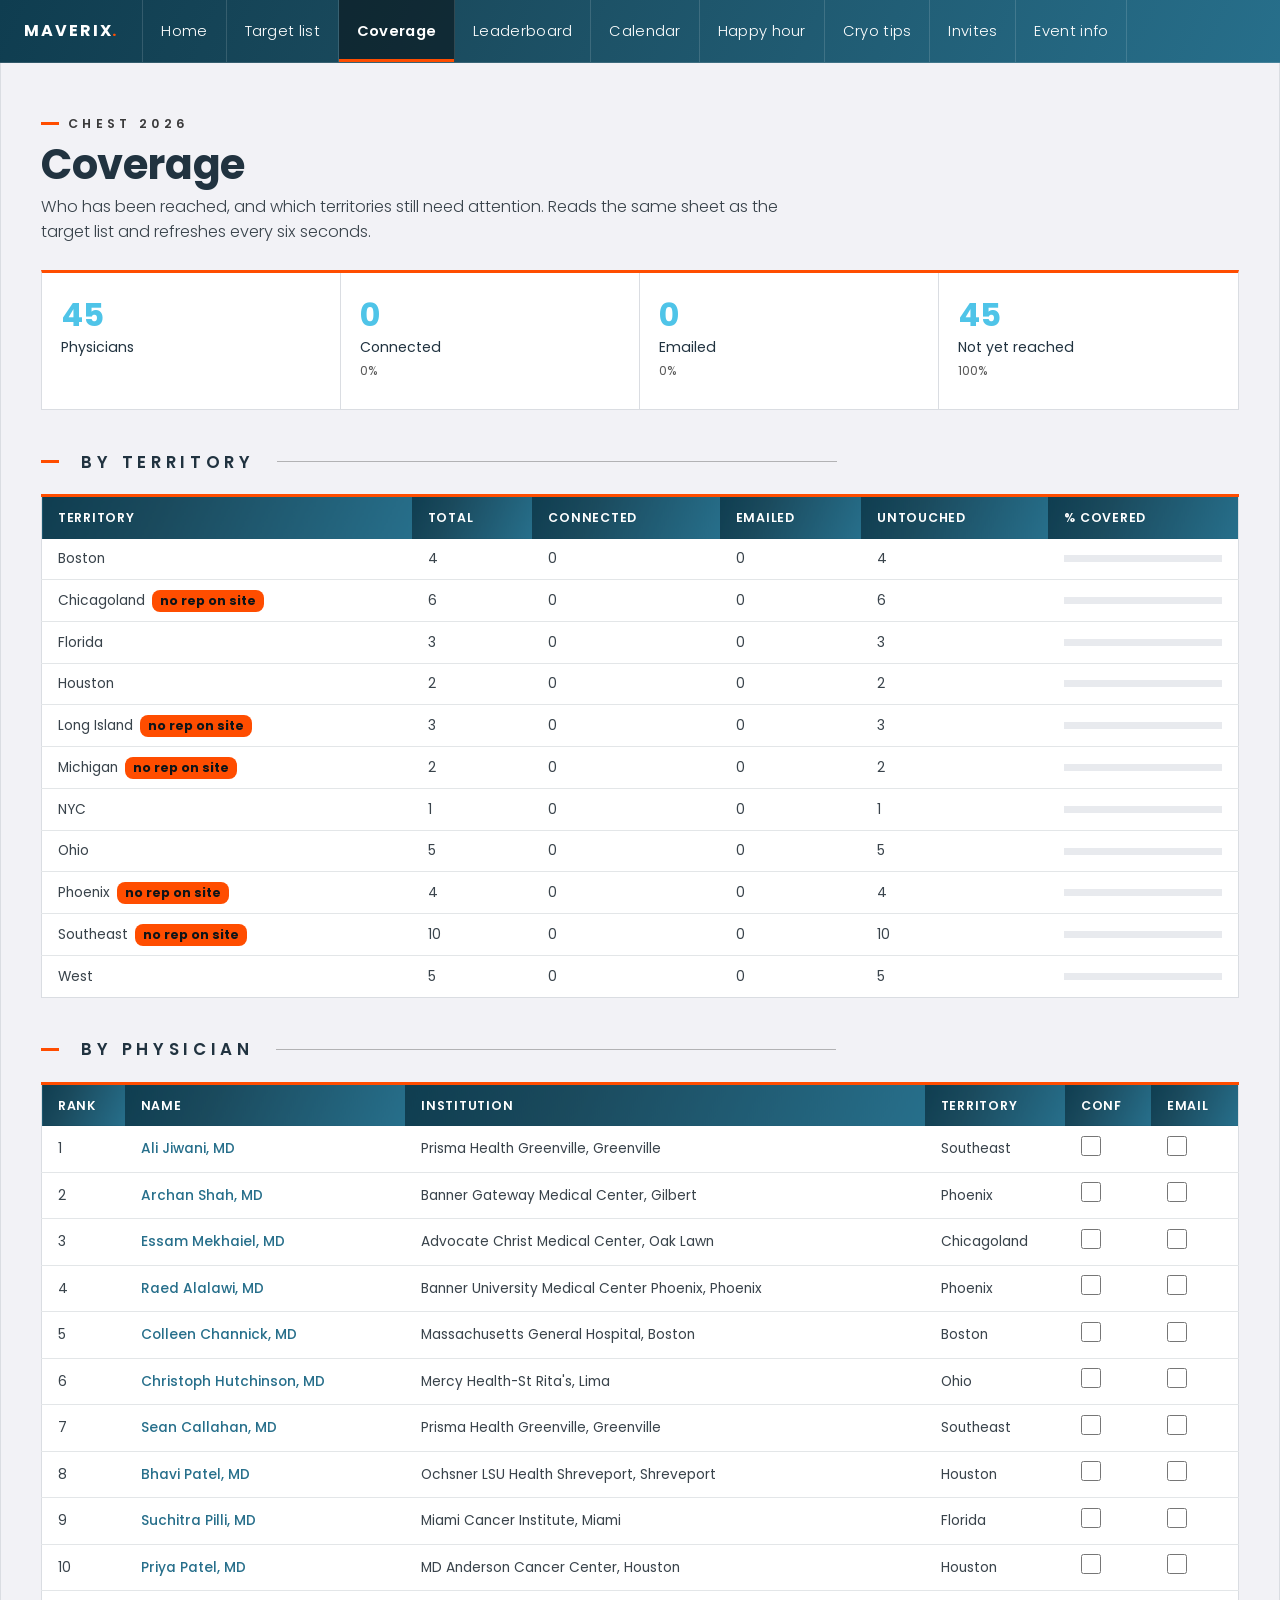
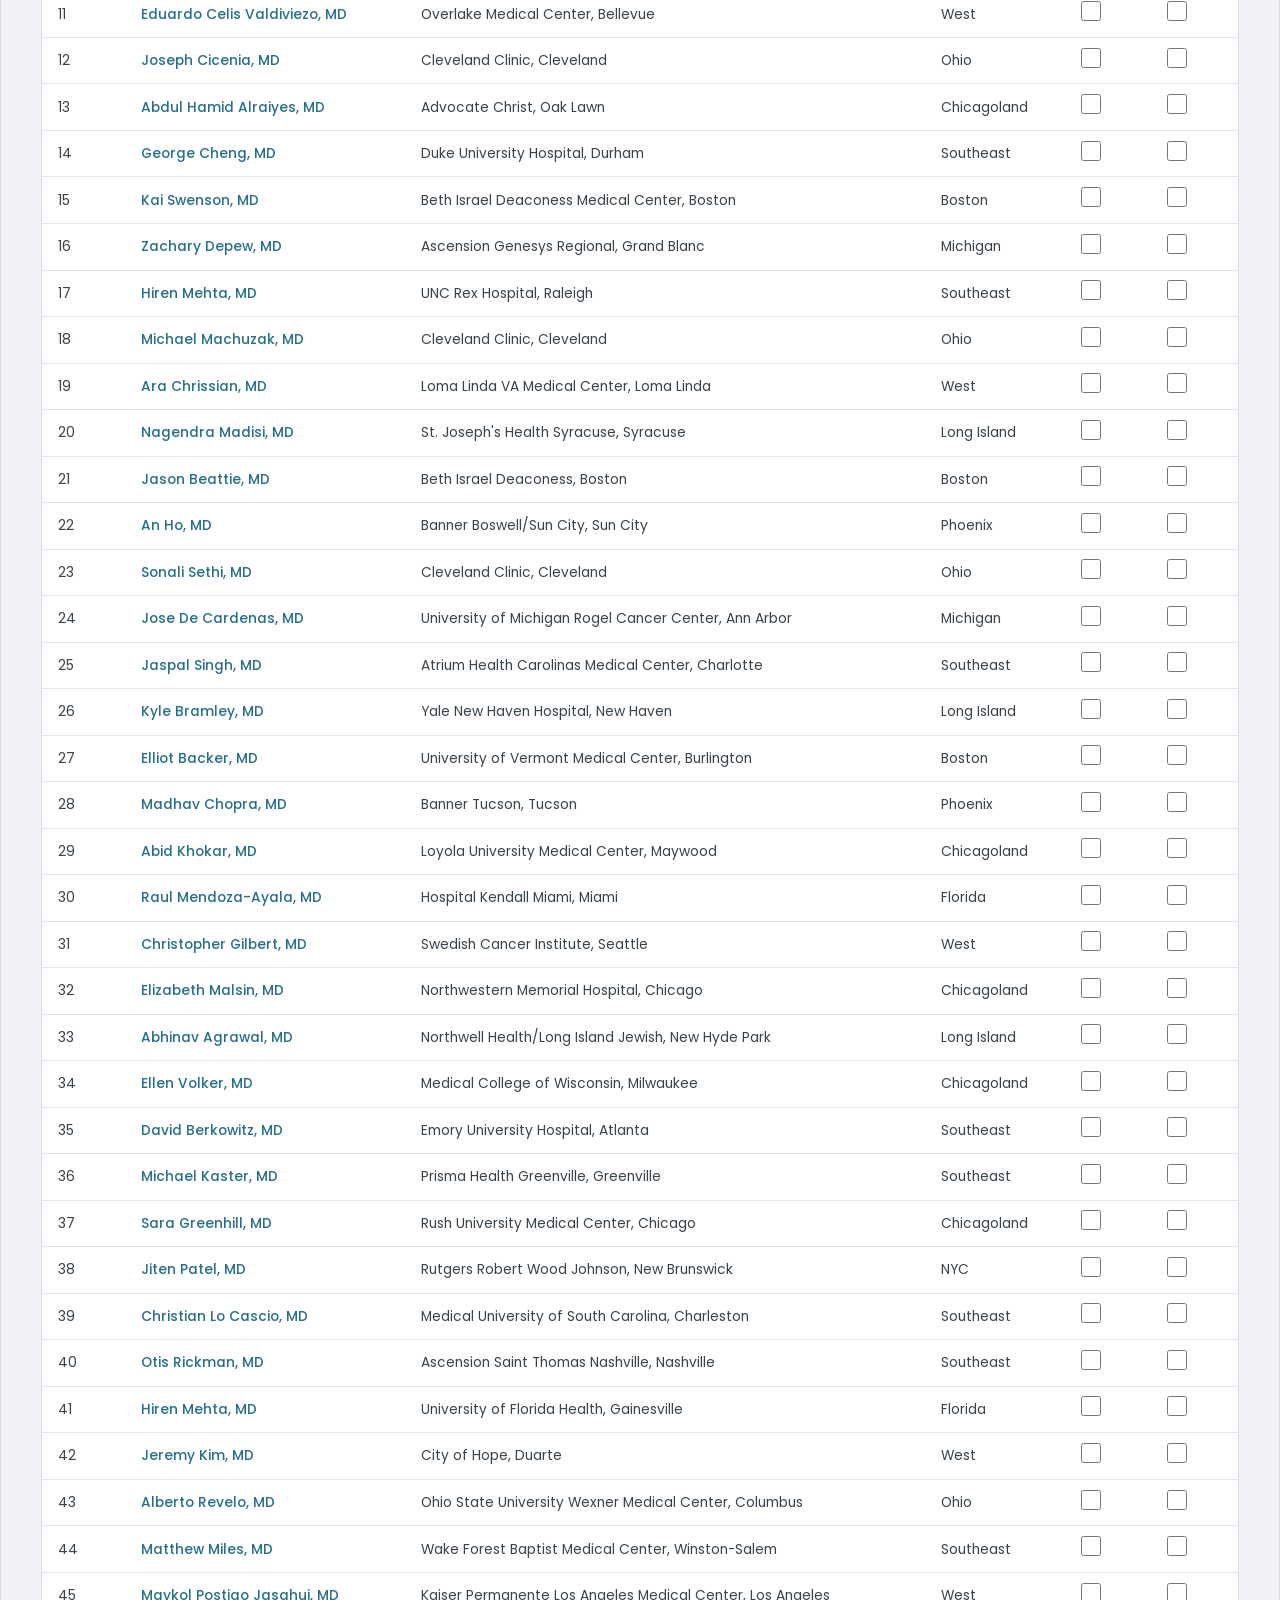
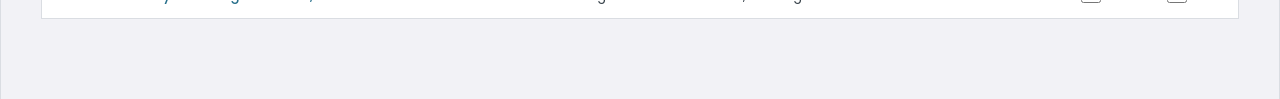
==== commit 7c341480: "Update sync backend URL and prototype notice Updated the endpoint URL for the sync backend and modif" ====
--- a/chest-coverage.html
+++ b/chest-coverage.html
@@ -16,7 +16,7 @@
 <header class="mvx-header"><div class="mvx-headinner"><div class="mvx-brand">maverix<span>.</span></div><nav class="nav"><a href="index.html">Home</a><a href="chest.html">Target list</a><a href="chest-coverage.html" aria-current="page">Coverage</a><a href="chest-leaders.html">Leaderboard</a><a href="chest-staffing.html">Calendar</a><a href="chest-happyhour.html">Happy hour</a><a href="chest-tips.html">Cryo tips</a><a href="chest-invites.html">Invites</a><a href="chest-info.html">Event info</a></nav></div></header><main class="mvx-container wide"><span class="mvx-eyebrow">CHEST 2026</span>
 <h1>Coverage</h1>
 <div class="sub">Who has been reached, and which territories still need attention. Reads the same sheet as the target list and refreshes every six seconds.</div>
-<div class="mvx-notice"><strong>Prototype</strong> &mdash; the sync backend is not connected yet, so checkboxes will not save or appear on anyone else's device. Everything else works. Marks made now are lost on reload.</div>
+
 <div class="mvx-statgrid">
   <div class="mvx-statcell"><div class="n" id="s-tot">0</div><div class="l">Physicians</div></div>
   <div class="mvx-statcell"><div class="n" id="s-con">0</div><div class="l">Connected</div><div class="p" id="p-con">0%</div></div>
@@ -28,7 +28,7 @@
 <div class="mvx-seclabel">By physician</div>
 <table class="covtable"><thead><tr><th>Rank</th><th>Name</th><th>Institution</th><th>Territory</th><th>Conf</th><th>Email</th></tr></thead><tbody id="pbody"></tbody></table>
 <script>(function(){
-var ENDPOINT='PASTE_APPS_SCRIPT_URL_HERE', LS='chest.state', ON_SITE=["Boston", "Florida", "Houston", "NYC", "Ohio", "West"];
+var ENDPOINT='https://script.google.com/macros/s/AKfycbwr4Wiu7kvaMrRl-Cq5zA3_400Fcdj-xuIwc6otzXz1zCapV3GMrfb5pmDFvDtKZ0Wwwg/exec', LS='chest.state', ON_SITE=["Boston", "Florida", "Houston", "NYC", "Ohio", "West"];
 function esc(s){return String(s==null?'':s).replace(/&/g,'&amp;').replace(/</g,'&lt;')
   .replace(/>/g,'&gt;').replace(/"/g,'&quot;').replace(/'/g,'&#x27;');}
 function get(k,d){try{var v=JSON.parse(localStorage.getItem(k));return v==null?d:v;}catch(e){return d;}}
@@ -76,7 +76,10 @@
 function pull(){
   if(!/^https:/.test(ENDPOINT))return;
   fetch(ENDPOINT).then(function(r){return r.json();}).then(function(j){
-    if(j&&j.state){state=j.state;try{localStorage.setItem(LS,JSON.stringify(state));}catch(e){}render();}
+    // doGet returns the flat key map ({id}-conf / {id}-email / __leaders), not a
+    // wrapper object. Reading j.state here left every box unticked on this page
+    // while the target list, which assigns the response directly, looked fine.
+    if(j&&typeof j==='object'){state=j;try{localStorage.setItem(LS,JSON.stringify(state));}catch(e){}render();}
   }).catch(function(){});}
 fetch('physicians.json').then(function(r){return r.json();}).then(function(d){
   data=d.sort(function(a,b){return a.r-b.r;});
--- a/pages.css
+++ b/pages.css
@@ -187,3 +187,61 @@
 .mvx-statgrid{border-top:3px solid var(--mvx-highlight)}
 /* Demo-room chip keeps the intervention blue so it stays distinct from the
    orange highlight, which now signals attention rather than category. */
+
+
+/* ---------- leaderboard
+   The scoring layer came back from AABIP intact; none of its styling did. These
+   rebuild it on Maverix tokens: teal bars for the field, orange for the rep
+   looking at the page, and the stat-grid frame reused for the four tiles. */
+.hero{display:flex;align-items:center;gap:1.2rem;background:#fff;border:1px solid var(--frame-line);
+  border-top:3px solid var(--mvx-highlight);padding:1.4rem 1.5rem;margin-bottom:1.2rem}
+.hero .n{font-family:var(--font-display);font-weight:var(--fw-bold);font-size:3rem;line-height:1;
+  color:var(--mvx-stat);font-variant-numeric:tabular-nums}
+.hero .lb{font-size:.92rem;color:var(--text-secondary);line-height:1.45}
+.hero .lb strong{color:var(--heading);font-weight:var(--fw-semibold)}
+.kpi{padding:1.5rem 1.2rem 1.8rem;border-right:1px solid var(--frame-line);transition:background var(--dur-base) ease}
+.kpi:last-child{border-right:none}
+.kpi:hover{background:var(--surface-grid-hover)}
+.kpi .v{font-family:var(--font-display);font-weight:var(--fw-bold);font-size:2rem;line-height:1.1;
+  color:var(--mvx-stat);font-variant-numeric:tabular-nums}
+.kpi:hover .v{color:var(--accent)}
+.kpi .k{font-size:var(--text-xs);font-weight:var(--fw-semibold);text-transform:uppercase;
+  letter-spacing:.06em;color:var(--text-muted);margin-top:.35rem}
+#board{background:#fff;border:1px solid var(--frame-line);margin-bottom:1.6rem}
+.lrow{display:grid;grid-template-columns:36px minmax(0,1fr) 72px;gap:.9rem;align-items:center;
+  padding:.85rem 1.1rem;border-bottom:1px solid var(--frame-line)}
+.lrow:last-child{border-bottom:none}
+.lrow.me{background:var(--surface-grid-hover)}
+.lrank{font-family:var(--font-display);font-size:.95rem;font-weight:var(--fw-bold);color:var(--text-muted);
+  text-align:center;font-variant-numeric:tabular-nums}
+.lrow.me .lrank{color:var(--mvx-highlight)}
+.lmain{min-width:0}
+.lname{font-size:.95rem;font-weight:var(--fw-semibold);color:var(--heading);display:flex;
+  align-items:center;gap:.5rem;flex-wrap:wrap;margin-bottom:.4rem}
+.lyou{border:1px solid var(--mvx-highlight);color:var(--mvx-highlight);border-radius:var(--radius-sm);
+  padding:.1rem .45rem;font-size:var(--text-xs);font-weight:var(--fw-semibold);
+  text-transform:uppercase;letter-spacing:.05em}
+.lprize{font-size:var(--text-xs);font-weight:var(--fw-semibold);color:var(--text-muted)}
+.ltrack{height:8px;background:var(--surface-grid-hover);overflow:hidden}
+.lbar{height:100%;background:var(--mvx-teal);min-width:2px;transition:width var(--dur-base) ease}
+.lrow.me .lbar{background:var(--mvx-highlight)}
+.lsub{font-size:var(--text-xs);color:var(--text-muted);margin-top:.4rem;font-variant-numeric:tabular-nums}
+.lpts{text-align:right;font-family:var(--font-display);font-size:1.4rem;font-weight:var(--fw-bold);
+  color:var(--heading);line-height:1.1;font-variant-numeric:tabular-nums}
+.lpts s{display:block;text-decoration:none;font-family:var(--font-sans);font-size:var(--text-xs);
+  font-weight:var(--fw-semibold);color:var(--text-muted);text-transform:uppercase;letter-spacing:.05em}
+.lempty{padding:2.5rem 1.5rem;text-align:center;color:var(--text-secondary);font-size:.95rem;line-height:1.7}
+.stale{border:1px solid #E6D2A6;background:#FCF7EC;color:var(--warning);padding:.8rem 1.1rem;
+  font-size:var(--text-xs);font-weight:var(--fw-semibold);margin-bottom:1.2rem}
+.syncpill.idle{color:var(--text-muted);border-color:var(--frame-line)}
+
+@media (max-width:760px){
+  .hero{flex-direction:column;align-items:flex-start;gap:.5rem;padding:1.2rem 1.1rem}
+  .hero .n{font-size:2.4rem}
+  .kpis{grid-template-columns:1fr 1fr}
+  .kpi{padding:1.1rem 1rem 1.2rem;border-bottom:1px solid var(--frame-line)}
+  .kpi:nth-child(2n){border-right:none}
+  .kpi .v{font-size:1.6rem}
+  .lrow{grid-template-columns:28px minmax(0,1fr) 58px;gap:.6rem;padding:.7rem .8rem}
+  .lpts{font-size:1.15rem}
+}
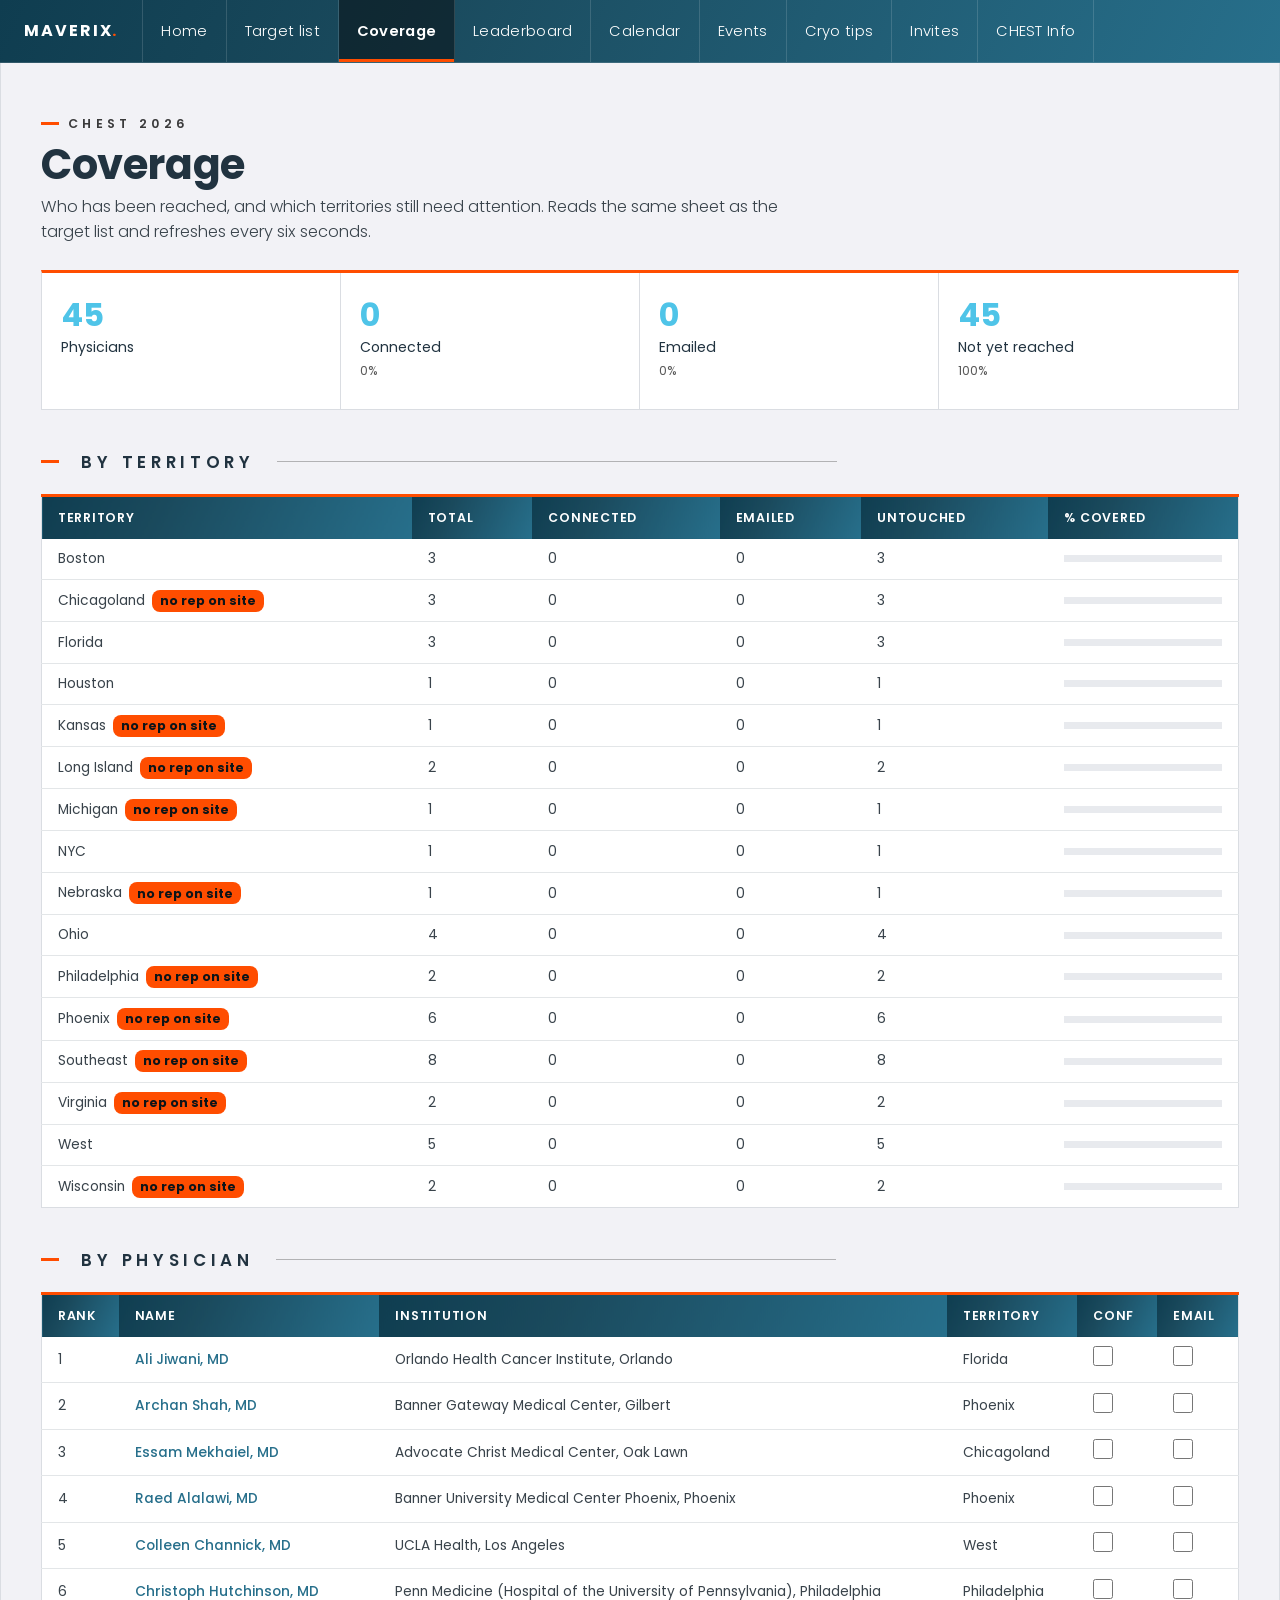
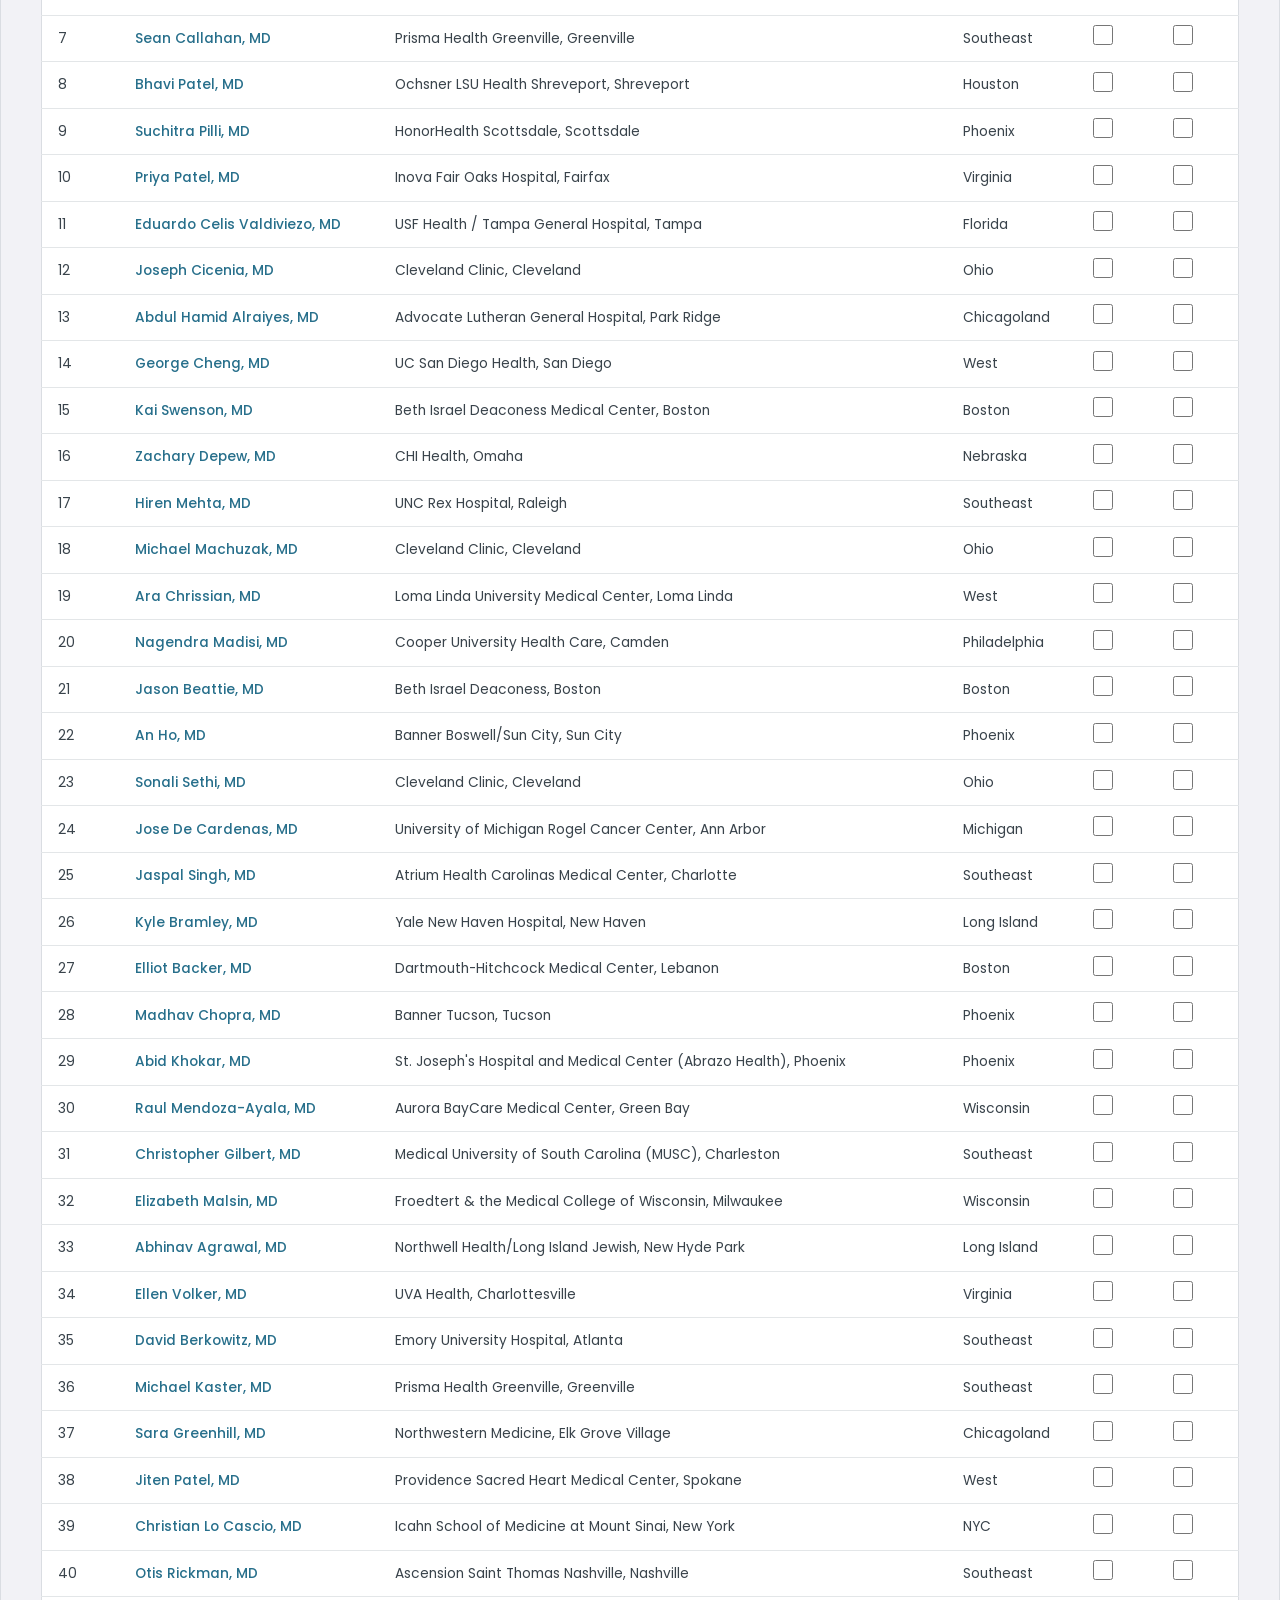
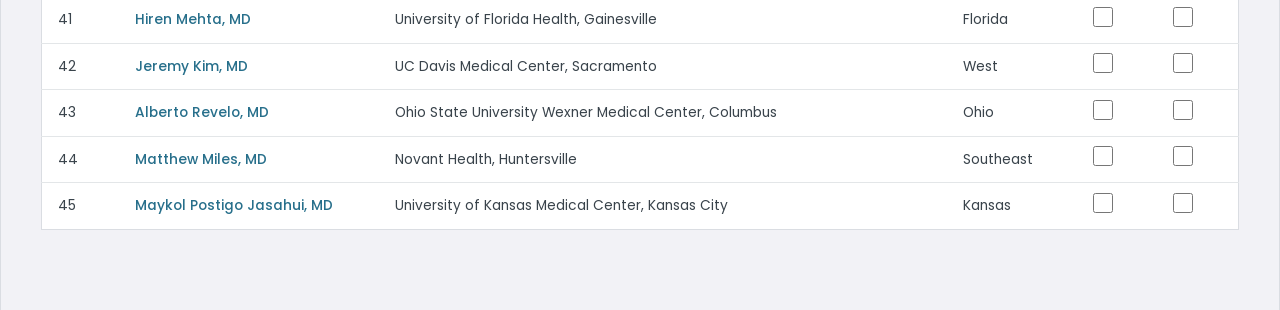
==== commit adfdf102: "Compress and uniform-size target list cards; add Events page and RSVP tags - pages.css: cards are no" ====
--- a/chest-coverage.html
+++ b/chest-coverage.html
@@ -13,7 +13,7 @@
 <link rel="stylesheet" href="theme.css">
 <link rel="stylesheet" href="pages.css">
 <title>CHEST 2026 - Coverage</title></head><body>
-<header class="mvx-header"><div class="mvx-headinner"><div class="mvx-brand">maverix<span>.</span></div><nav class="nav"><a href="index.html">Home</a><a href="chest.html">Target list</a><a href="chest-coverage.html" aria-current="page">Coverage</a><a href="chest-leaders.html">Leaderboard</a><a href="chest-staffing.html">Calendar</a><a href="chest-happyhour.html">Happy hour</a><a href="chest-tips.html">Cryo tips</a><a href="chest-invites.html">Invites</a><a href="chest-info.html">Event info</a></nav></div></header><main class="mvx-container wide"><span class="mvx-eyebrow">CHEST 2026</span>
+<header class="mvx-header"><div class="mvx-headinner"><div class="mvx-brand">maverix<span>.</span></div><nav class="nav"><a href="index.html">Home</a><a href="chest.html">Target list</a><a href="chest-coverage.html" aria-current="page">Coverage</a><a href="chest-leaders.html">Leaderboard</a><a href="chest-staffing.html">Calendar</a><a href="chest-happyhour.html">Events</a><a href="chest-tips.html">Cryo tips</a><a href="chest-invites.html">Invites</a><a href="chest-info.html">CHEST Info</a></nav></div></header><main class="mvx-container wide"><span class="mvx-eyebrow">CHEST 2026</span>
 <h1>Coverage</h1>
 <div class="sub">Who has been reached, and which territories still need attention. Reads the same sheet as the target list and refreshes every six seconds.</div>
 
--- a/pages.css
+++ b/pages.css
@@ -13,55 +13,65 @@
 .filter-bar .cnt{margin-left:auto;font-style:italic;color:var(--text-muted);font-size:var(--text-base)}
 
 /* ---------- physician grid */
-.grid{display:grid;grid-template-columns:repeat(auto-fill,minmax(430px,1fr));gap:1.3rem;align-items:start}
-
-/* Card: white, SQUARE - it is a container of text, not a photo (rule 4). */
+.grid{display:grid;grid-template-columns:repeat(auto-fill,minmax(320px,1fr));gap:.75rem;align-items:stretch}
+
+/* Card: white, SQUARE - it is a container of text, not a photo (rule 4).
+   Every card is the same fixed height (rule: uniform grid, quick scanning at
+   the booth) - overflow is clipped and the longer text fields are line-clamped
+   below so a verbose talk track can't blow the card out or leave others short. */
 .card{background:var(--surface-card);border:1px solid var(--frame-line);border-radius:var(--radius-none);
-  padding:1.4rem 1.4rem 1.5rem;transition:border-color var(--dur-base) ease,box-shadow var(--dur-base) ease}
+  padding:.85rem .9rem .9rem;height:472px;overflow:hidden;display:flex;flex-direction:column;
+  transition:border-color var(--dur-base) ease,box-shadow var(--dur-base) ease}
 .card:hover{border-color:var(--mvx-highlight)}
 .card:focus-within{outline:2px solid var(--accent);outline-offset:3px}
 .card.connected{background:#F4F9F6;border-color:#BFDCCF}
 .card.connected:hover{border-color:#BFDCCF}
-.card .row{display:flex;gap:1.1rem}
+.card .row{display:flex;gap:.7rem;flex:0 0 auto}
 /* Photo panel is imagery, so it is rounded (rule 4) - but NOT greyscaled.
    DEVIATION from 9: the whole job of this photo is face recognition at a booth. */
-.card .photo{flex:0 0 110px;width:110px;height:140px;border-radius:var(--radius-photo);overflow:hidden;
+.card .photo{flex:0 0 76px;width:76px;height:96px;border-radius:var(--radius-photo);overflow:hidden;
   background:linear-gradient(160deg,#7F8A92,#3A444C)}
 .card .photo img{width:100%;height:100%;object-fit:cover}
 .card .body{flex:1;min-width:0}
 .card .rank{font-family:var(--font-display);text-transform:uppercase;letter-spacing:var(--tracking-caps);
-  font-size:var(--text-xs);font-weight:var(--fw-semibold);color:var(--mvx-slate);margin-bottom:.25rem}
-.card .name{font-family:var(--font-display);font-weight:var(--fw-bold);font-size:1.28rem;color:var(--heading);
-  line-height:var(--lh-snug);display:flex;align-items:center;gap:.45rem}
-.card .checkmark{display:none;color:var(--success);font-size:1rem}
+  font-size:var(--text-xs);font-weight:var(--fw-semibold);color:var(--mvx-slate);margin-bottom:.15rem}
+.card .name{font-family:var(--font-display);font-weight:var(--fw-bold);font-size:1.05rem;color:var(--heading);
+  line-height:var(--lh-snug);display:flex;align-items:center;gap:.4rem}
+.card .checkmark{display:none;color:var(--success);font-size:.9rem}
 .card.connected .checkmark{display:inline}
-.card .inst{font-size:var(--text-base);color:var(--text-secondary);font-weight:var(--fw-light);margin-top:.1rem}
-.card .badges{display:flex;flex-wrap:wrap;gap:.4rem;margin:.55rem 0 .45rem}
+.card .inst{font-size:var(--text-sm);color:var(--text-secondary);font-weight:var(--fw-light);margin-top:.05rem;
+  overflow:hidden;text-overflow:ellipsis;display:-webkit-box;-webkit-line-clamp:2;-webkit-box-orient:vertical}
+.card .badges{display:flex;flex-wrap:wrap;gap:.3rem;margin:.35rem 0 .3rem}
 /* Chips use radius-sm (rule 4, "small chips"). radius-pill is reserved. */
-.card .vol,.card .tier,.card .cryo{border-radius:var(--radius-sm);padding:.15rem .55rem;font-size:var(--text-xs);
+.card .vol,.card .tier,.card .cryo,.card .rsvp-tag{border-radius:var(--radius-sm);padding:.1rem .5rem;font-size:.72rem;
   font-weight:var(--fw-semibold);letter-spacing:.01em;white-space:nowrap}
 .card .vol{background:var(--surface-soft);color:var(--mvx-teal)}
 .card .tier{background:#fff;border:1px solid var(--border-strong);color:var(--heading)}
 .card .tier.t1{border-color:var(--cat-intervention);color:var(--cat-intervention)}
 .card .cryo{background:var(--mvx-highlight);color:var(--surface-dark);font-weight:var(--fw-bold)}
-.card .prods{display:flex;flex-wrap:wrap;gap:.35rem;margin:0 0 .45rem}
+/* Event-RSVP tags: same chip footprint as vol/tier, one colour per event so
+   they scan at a glance; the lab tour spells out its day since it runs thrice. */
+.card .rsvp-tag{background:#fff;border:1px solid var(--mvx-deep);color:var(--mvx-deep)}
+.card .rsvp-tag.rsvp-dinner{border-color:var(--mvx-highlight-deep);color:var(--mvx-highlight-deep)}
+.card .rsvp-tag.rsvp-tour{border-color:var(--success);color:var(--success)}
+.card .prods{display:flex;flex-wrap:wrap;gap:.3rem;margin:0 0 .3rem;max-height:1.5rem;overflow:hidden}
 .card .prod{border:1px solid var(--mvx-teal);color:var(--mvx-teal);background:#fff;
-  border-radius:var(--radius-sm);padding:.12rem .5rem;font-size:var(--text-xs);
+  border-radius:var(--radius-sm);padding:.08rem .45rem;font-size:.72rem;
   font-weight:var(--fw-semibold);white-space:nowrap}
-.card .meta{font-size:var(--text-xs);color:var(--text-muted);margin-bottom:.3rem}
-.card .links{display:flex;flex-wrap:wrap;gap:.9rem;font-size:var(--text-sm);margin-bottom:.3rem}
+.card .meta{font-size:.72rem;color:var(--text-muted);margin-bottom:.2rem}
+.card .links{display:flex;flex-wrap:wrap;gap:.7rem;font-size:.78rem;margin-bottom:.2rem}
 .card .links a{color:var(--link)}
-.card .contact{font-size:var(--text-sm);display:flex;flex-wrap:wrap;align-items:center;gap:.35rem}
+.card .contact{font-size:.78rem;display:flex;flex-wrap:wrap;align-items:center;gap:.3rem}
 .card .territory-tag{background:var(--surface-soft);color:var(--mvx-deep);border-radius:var(--radius-sm);
-  padding:.12rem .5rem;font-size:var(--text-xs);font-weight:var(--fw-semibold)}
+  padding:.1rem .45rem;font-size:.72rem;font-weight:var(--fw-semibold)}
 
 /* Actions: square, 44px minimum tap target. */
-.card .actions{display:flex;flex-wrap:wrap;gap:.5rem;margin-top:.95rem}
-.actbox{display:inline-flex;align-items:center;gap:.5rem;min-height:var(--tap-min);padding:.4rem .8rem;
+.card .actions{display:flex;flex-wrap:wrap;gap:.4rem;margin-top:.5rem;flex:0 0 auto}
+.actbox{display:inline-flex;align-items:center;gap:.4rem;min-height:36px;padding:.3rem .6rem;
   border:1px solid var(--border-strong);background:#fff;border-radius:var(--radius-none);cursor:pointer;
-  font-family:var(--font-sans);font-size:var(--text-sm);font-weight:var(--fw-medium);color:var(--text-secondary);
+  font-family:var(--font-sans);font-size:.78rem;font-weight:var(--fw-medium);color:var(--text-secondary);
   transition:border-color var(--dur-fast) ease,color var(--dur-fast) ease,background var(--dur-fast) ease}
-.actbox input{width:17px;height:17px;accent-color:var(--accent);margin:0}
+.actbox input{width:15px;height:15px;accent-color:var(--accent);margin:0}
 .actbox.conf input{accent-color:var(--success)}
 .actbox.conf:hover{border-color:var(--success);color:var(--success)}
 .actbox.emailed:hover{border-color:var(--accent);color:var(--accent)}
@@ -70,19 +80,22 @@
 .actbox.cap{border-color:var(--mvx-teal);color:var(--mvx-teal);font-style:italic}
 .actbox.cap:hover{background:var(--surface-soft)}
 .capcount{display:none;margin-left:.3rem;background:var(--mvx-teal);color:#fff;border-radius:var(--radius-sm);
-  padding:0 .4rem;font-size:var(--text-xs);font-style:normal}
+  padding:0 .4rem;font-size:.72rem;font-style:normal}
 .capcount.on{display:inline-block}
 .card.connected .actbox.cap{display:none}
 
 /* Talk track: 1px neutral left rule - the big-stat label pattern (7.10).
-   Not a coloured left border; the system forbids those on cards. */
-.card .talk{margin-top:.95rem;padding:.75rem 0 .75rem 1.1rem;border-left:1px solid var(--border-strong);
-  font-size:var(--text-base);font-style:italic;font-weight:var(--fw-light);color:var(--text-secondary);line-height:1.6}
+   Not a coloured left border; the system forbids those on cards. Both talk
+   and ctx are line-clamped so their length can't unbalance the fixed card height. */
+.card .talk{margin-top:.5rem;padding:.4rem 0 .4rem .7rem;border-left:1px solid var(--border-strong);
+  font-size:.78rem;font-style:italic;font-weight:var(--fw-light);color:var(--text-secondary);line-height:1.45;
+  overflow:hidden;text-overflow:ellipsis;display:-webkit-box;-webkit-line-clamp:3;-webkit-box-orient:vertical;flex:0 1 auto}
 .talk-label,.ctx-label{display:block;font-family:var(--font-display);font-style:normal;text-transform:uppercase;
-  letter-spacing:var(--tracking-caps);font-size:var(--text-xs);font-weight:var(--fw-semibold);
-  color:var(--mvx-slate);margin-bottom:.3rem}
-.card .ctx{margin-top:.9rem;padding-top:.8rem;border-top:1px solid var(--border);font-size:var(--text-sm);
-  color:var(--text-note);line-height:1.6}
+  letter-spacing:var(--tracking-caps);font-size:.68rem;font-weight:var(--fw-semibold);
+  color:var(--mvx-slate);margin-bottom:.15rem}
+.card .ctx{margin-top:.4rem;padding-top:.4rem;border-top:1px solid var(--border);font-size:.74rem;
+  color:var(--text-note);line-height:1.45;
+  overflow:hidden;text-overflow:ellipsis;display:-webkit-box;-webkit-line-clamp:2;-webkit-box-orient:vertical;flex:0 1 auto}
 
 /* ---------- sync pill */
 .syncpill{position:fixed;right:14px;bottom:14px;z-index:50;font-size:var(--text-xs);font-weight:var(--fw-semibold);
@@ -166,7 +179,8 @@
 
 @media (max-width:760px){
   .grid{grid-template-columns:1fr}
-  .card .photo{flex:0 0 88px;width:88px;height:112px}
+  .card{height:auto;max-height:none;overflow:visible}
+  .card .inst,.card .talk,.card .ctx{-webkit-line-clamp:unset;overflow:visible}
   /* Stacked full-width filter rows pushed the first card ~300px down the phone
      screen. Two columns, label above control, keeps the grid above the fold. */
   .filter-bar{display:grid;grid-template-columns:1fr 1fr;gap:.6rem .8rem;padding:.7rem .8rem}
@@ -245,3 +259,56 @@
   .lrow{grid-template-columns:28px minmax(0,1fr) 58px;gap:.6rem;padding:.7rem .8rem}
   .lpts{font-size:1.15rem}
 }
+
+/* ---------- badge capture
+   The recovered sync layer looks all of these up by id at load time and binds
+   listeners without null checks, so this markup is load-bearing, not decoration.
+   Styled on Maverix tokens; the sheet lifts from the bottom on a phone and
+   centres on a laptop. */
+.offfab{position:fixed;left:14px;bottom:14px;z-index:60;width:52px;height:52px;
+  border:none;border-radius:50%;background:var(--mvx-gradient-deep);color:#fff;
+  font-family:var(--font-display);font-size:1.7rem;font-weight:var(--fw-bold);line-height:1;
+  cursor:pointer;box-shadow:0 2px 10px rgba(15,61,80,.28)}
+.offfab:hover{background:var(--mvx-highlight)}
+.capmodal{position:fixed;inset:0;z-index:100;background:rgba(15,61,80,.55);
+  display:none;align-items:flex-end;justify-content:center}
+.capmodal.open{display:flex}
+.capbox{background:#fff;width:100%;max-width:460px;max-height:92vh;overflow:auto;
+  border-top:3px solid var(--mvx-highlight);padding:1.4rem 1.3rem 1.6rem}
+.capname{font-family:var(--font-display);font-size:1.2rem;font-weight:var(--fw-bold);
+  color:var(--heading);line-height:1.25}
+.capsub{font-size:var(--text-xs);color:var(--text-muted);margin:.25rem 0 1.1rem;line-height:1.5}
+.caprow{display:block;margin-bottom:1rem}
+.caprow>span{display:block;font-family:var(--font-display);text-transform:uppercase;
+  letter-spacing:var(--tracking-caps);font-size:var(--text-xs);font-weight:var(--fw-semibold);
+  color:var(--heading);margin-bottom:.35rem}
+.caprow select,.caprow textarea{width:100%;font-family:var(--font-sans);font-size:.95rem;
+  color:var(--text-body);background:#fff;border:1px solid var(--frame-line);
+  border-radius:var(--radius-sm);padding:.55rem .7rem}
+.caprow textarea{resize:vertical}
+.caprow select:focus,.caprow textarea:focus{outline:2px solid var(--mvx-highlight);outline-offset:1px}
+.capfiles{display:grid;gap:.5rem;margin-bottom:1rem}
+.capfile{display:block;border:1px dashed var(--mvx-teal);border-radius:var(--radius-sm);
+  padding:.7rem .8rem;cursor:pointer;text-align:center}
+.capfile:hover{background:var(--surface-grid-hover)}
+.capfile>span{font-family:var(--font-display);text-transform:uppercase;
+  letter-spacing:var(--tracking-caps);font-size:var(--text-xs);font-weight:var(--fw-semibold);
+  color:var(--mvx-teal)}
+/* No src until a photo is picked, so it stays out of the flow rather than
+   rendering as a broken-image icon. */
+.cappreview{display:none;width:100%;border:1px solid var(--frame-line);margin-bottom:1rem}
+.cappreview.on{display:block}
+.capactions{display:flex;gap:.6rem}
+.capgo,.capback{flex:1 1 auto;font-family:var(--font-display);text-transform:uppercase;
+  letter-spacing:var(--tracking-caps);font-size:var(--text-xs);font-weight:var(--fw-semibold);
+  padding:.7rem .9rem;border-radius:var(--radius-sm);cursor:pointer}
+.capgo{border:1px solid transparent;background:var(--mvx-gradient-deep);color:#fff}
+.capgo:hover{background:var(--mvx-highlight)}
+.capgo:disabled{background:var(--frame-line);color:var(--text-muted);cursor:default}
+.capback{border:1px solid var(--frame-line);background:#fff;color:var(--text-secondary)}
+.capback:hover{border-color:var(--mvx-highlight);color:var(--mvx-highlight)}
+
+@media (min-width:761px){
+  .capmodal{align-items:center}
+  .capfiles{grid-template-columns:1fr 1fr}
+}
